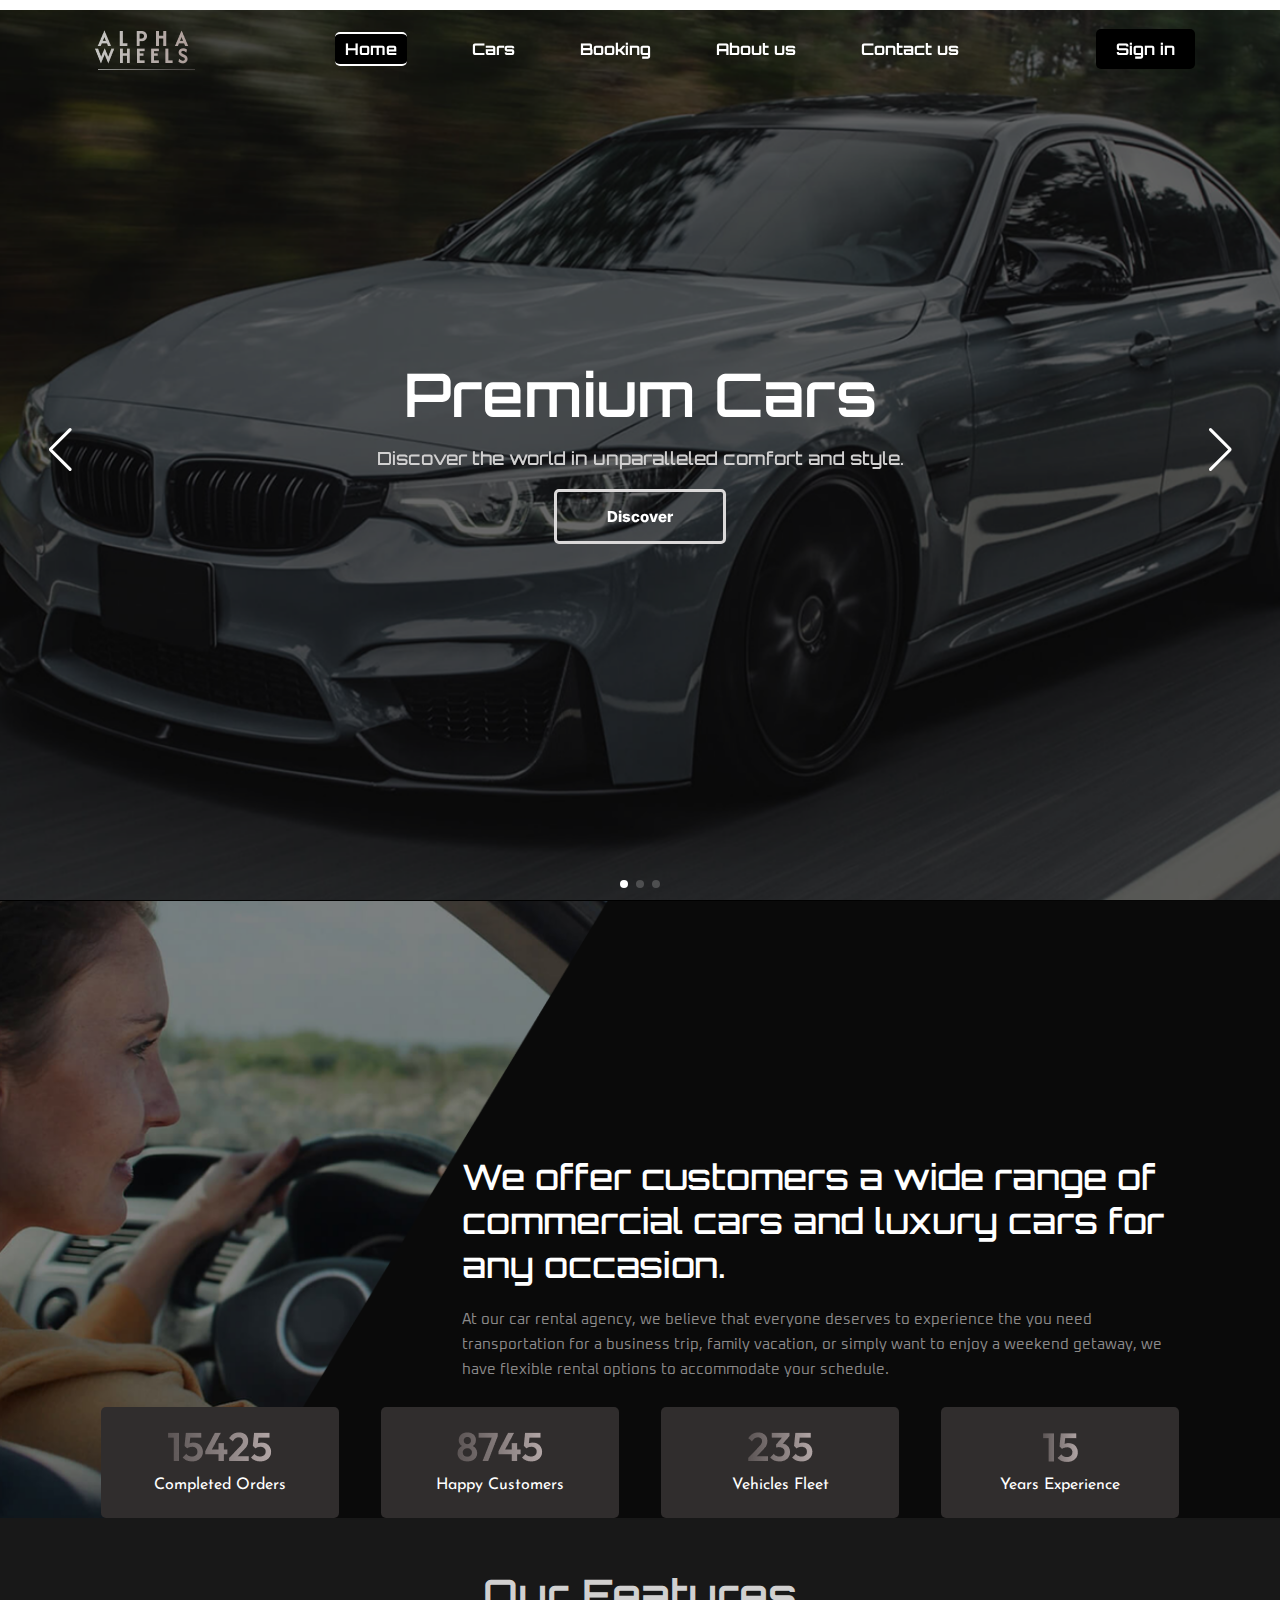
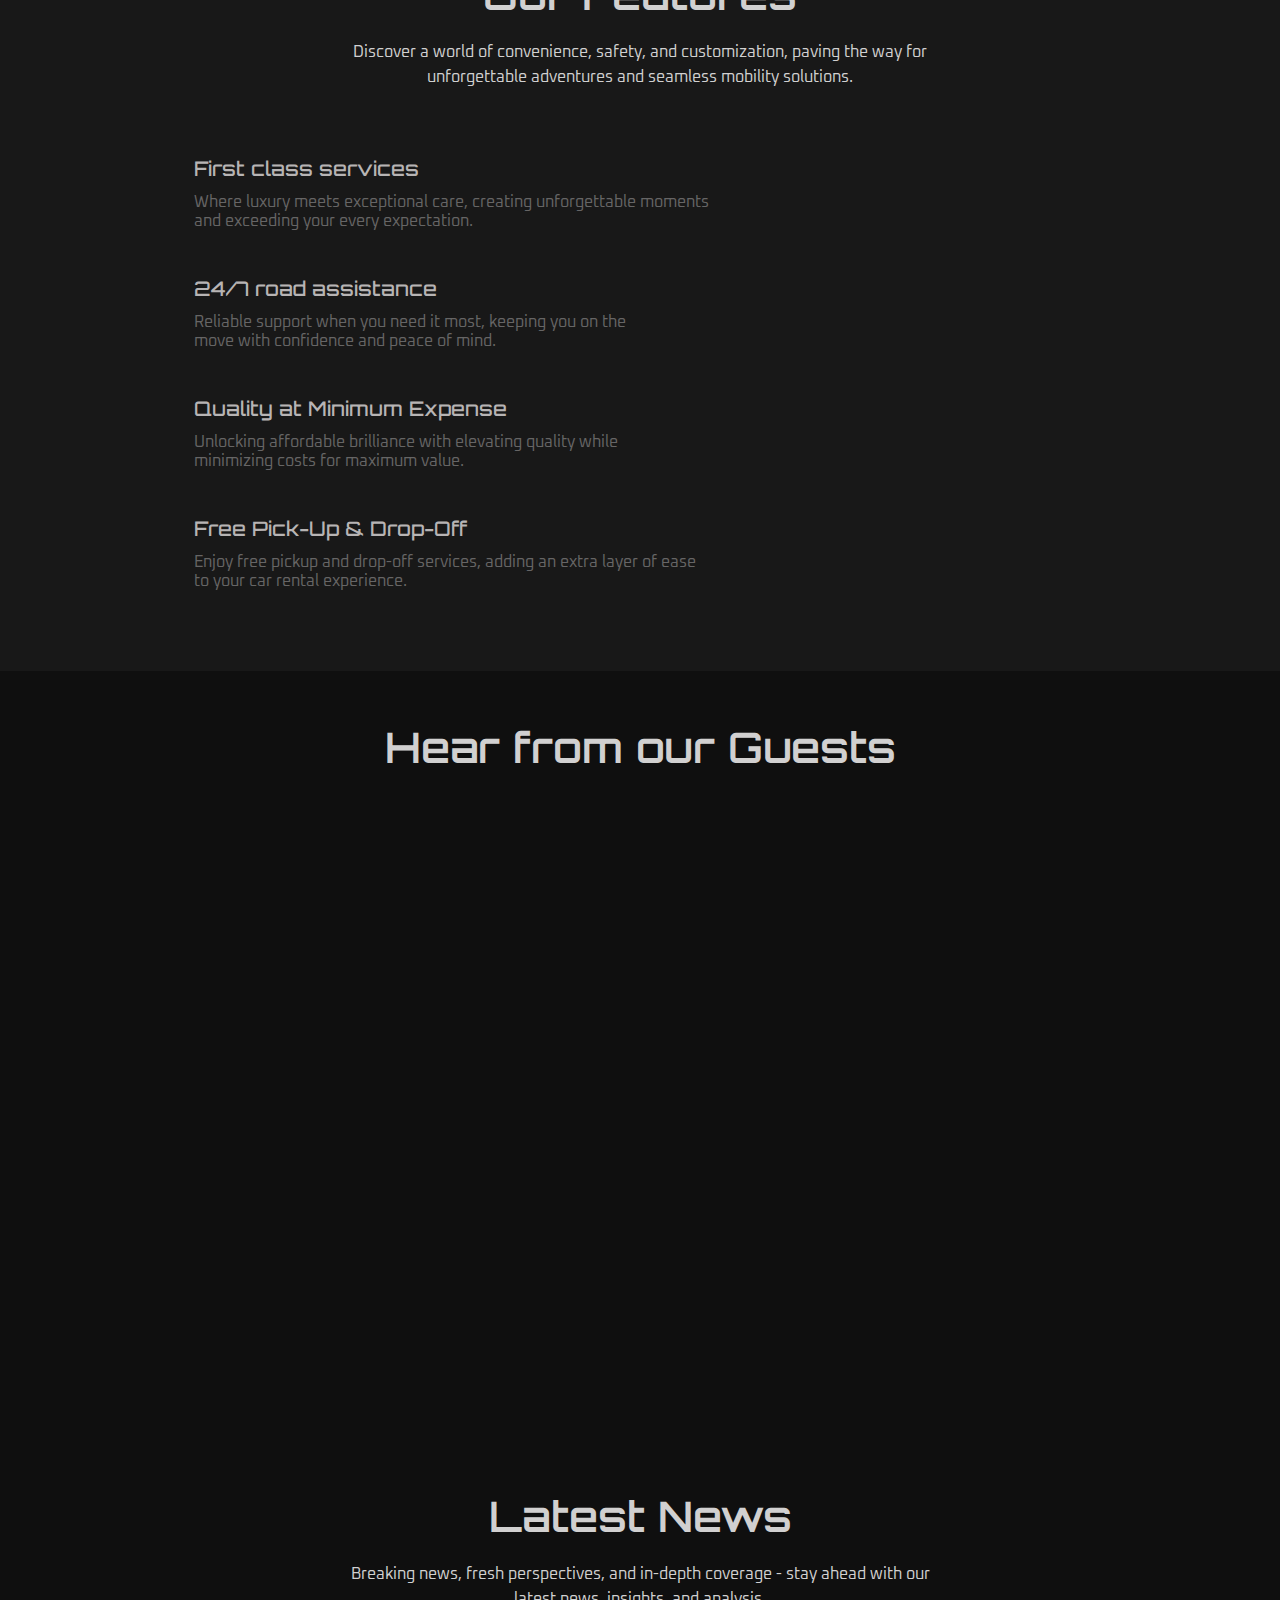
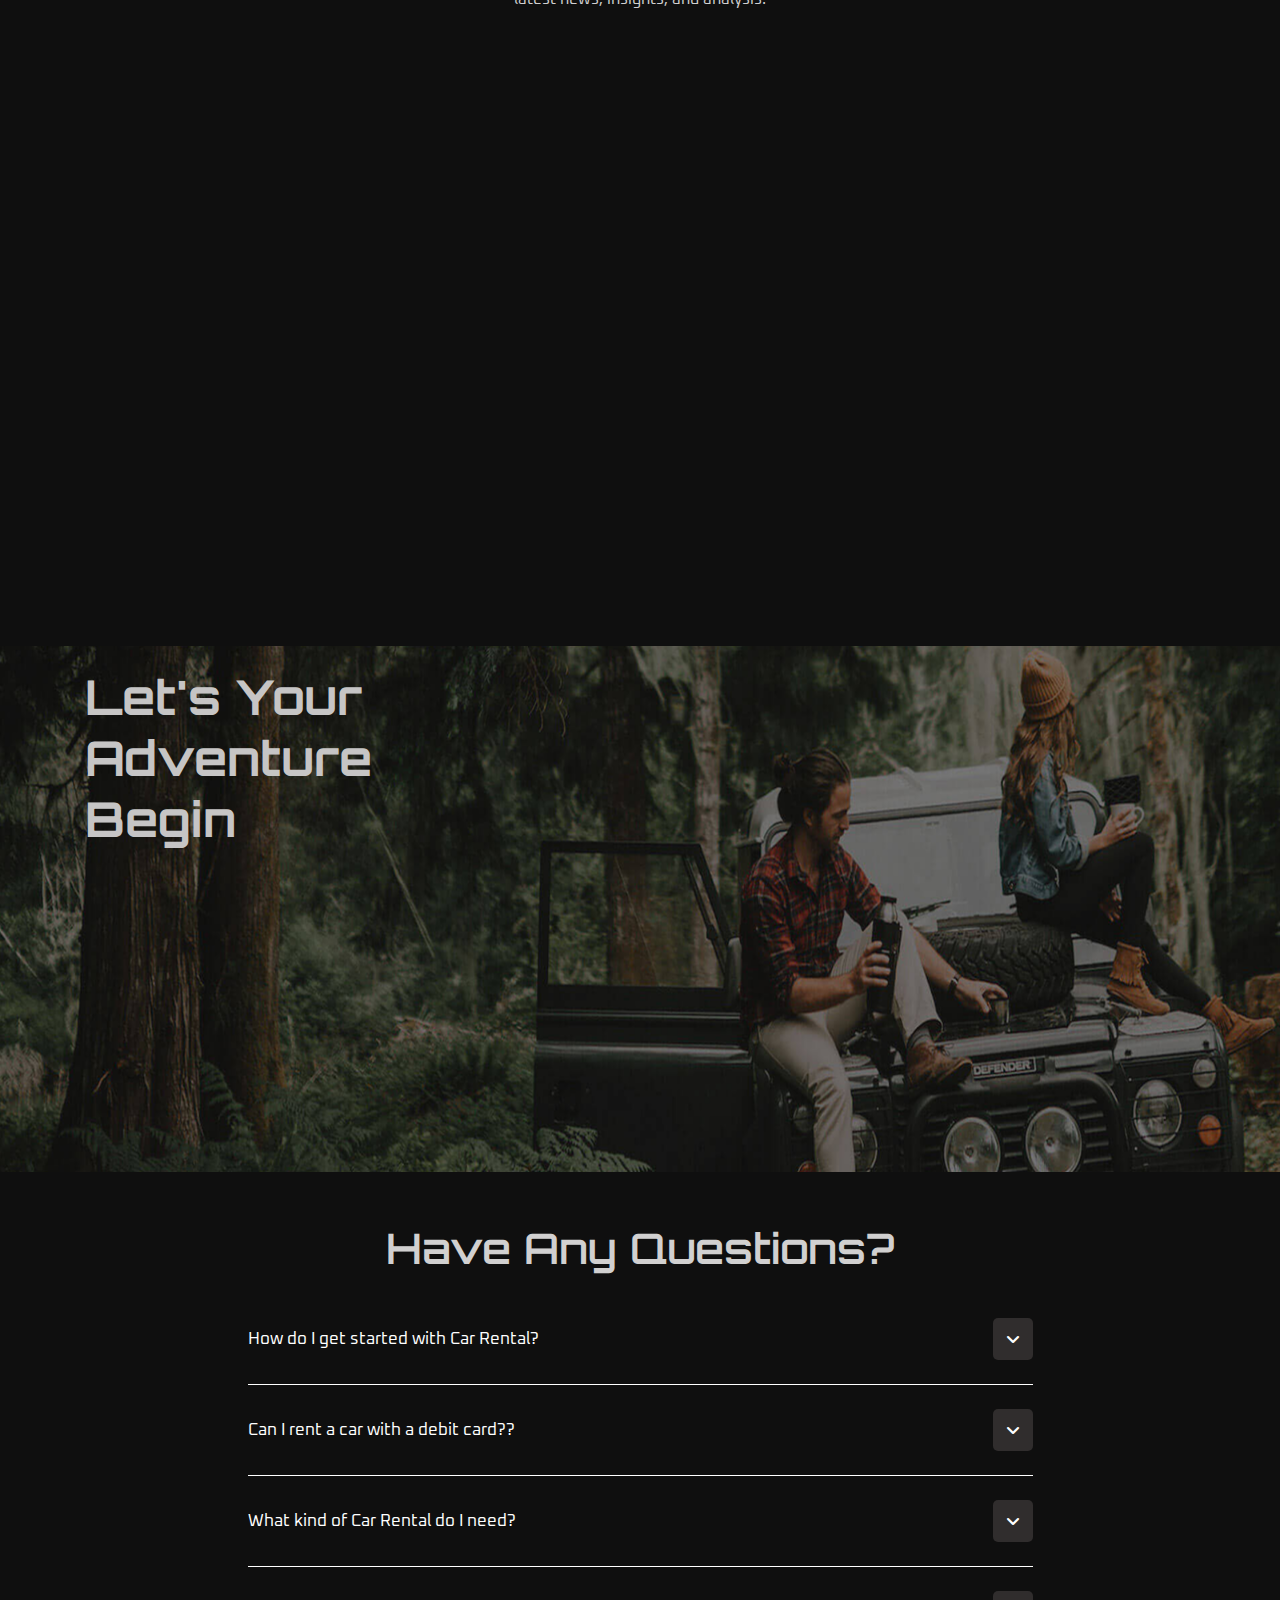
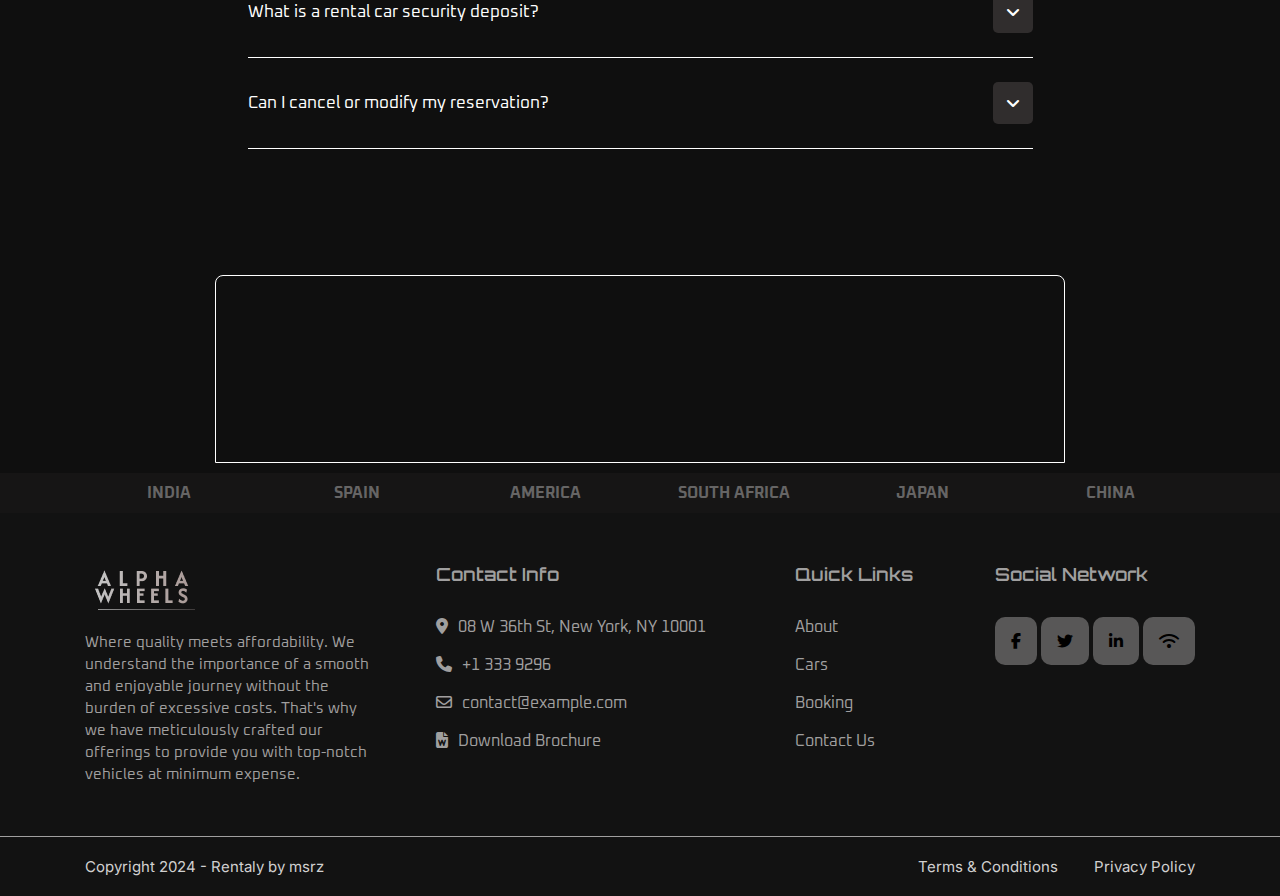
==== index.html @ 40f96909 "first commit -17" ====
<!DOCTYPE html>
<html lang="en">
<head>
    <meta charset="UTF-8">
    <meta name="viewport" content="width=device-width, initial-scale=1.0">
<!---------------------------------------------------fav icon link---------------------------------->
<link rel="icon" type="image/x-icon" href="./img/fav.png">
<!--------------------------------------------------font awesome cdn---------------------------->
<link rel="stylesheet" href="https://cdnjs.cloudflare.com/ajax/libs/font-awesome/6.7.2/css/all.min.css" integrity="sha512-Evv84Mr4kqVGRNSgIGL/F/aIDqQb7xQ2vcrdIwxfjThSH8CSR7PBEakCr51Ck+w+/U6swU2Im1vVX0SVk9ABhg==" crossorigin="anonymous" referrerpolicy="no-referrer" />
<!---------------------------------------------------------aos link--------------------------------------->
<link href="https://unpkg.com/aos@2.3.1/dist/aos.css" rel="stylesheet">
<!--------------------------------------Link Swiper's CSS--------------------------------->
<link rel="stylesheet" href="https://cdn.jsdelivr.net/npm/swiper@11/swiper-bundle.min.css"/>
<!----------------------------------------------------css link-------------------------->
<link rel="stylesheet" href="./css/style.css">
<title>ALPHA CAR</title>
</head>
<body>
    <!---------------------------------------------------start header-------------------------------->
    <header>
        <!--------------------------------------------------- start navbar------------------------------->
        <nav class="navbar">
            <div class="container">
                <div class="nav-all">
                    <div class="nav-logo">
                        <a href="#"><figure><img src="./img/nav-logo.png" alt="#"></figure></a>
                    </div>
                    <div class="nav-menu">
                        <ul>
                            <li><a href="#Home" class="active">Home</a></li>
                            <li><a href="./car.html">Cars</a></li>
                            <li><a href="#Booking">Booking</a></li>
                            <li><a href="./abt.html">About us</a></li>
                            <li><a href="#Contact us">Contact us</a></li>
                        </ul>
                    </div>
                    <div class="sign-in">
                        <a href="btn">Sign in</a>
                    </div>
                </div>
                <div class="toggler" id="toggler">
                    <i  class="fa-solid fa-angle-down"></i>
                </div>
            </div>
        </nav>
        <!------------------------------------------------------- end navbar---------------------------------->
    </header>
    <!-----------------------------------end header------------------------------>
    <!------------------------------------------------start main-------------------------------->
    <main>
        <!-------------------------------------------------start banner--------------------------->
  <section class="banner" id="Home">
  <div class="swiper mySwiper">
    <div class="swiper-wrapper">
      <div class="swiper-slide">
        <div class="cantainer">
            <div class="row">
                <div class="ban-all">
                    <h1>Premium Cars</h1>
                    <p>Discover the world in unparalleled comfort and style.</p>
                    <a href="banner-btn">Discover</a>
                </div>
            </div>
        </div>
      </div>
      <div class="swiper-slide">
        <div class="cantainer">
            <div class="row">
                <div class="ban-all">
                    <h1>Luxury Car</h1>
                    <p>Discover the world in unparalleled comfort and style.</p>
                    <a href="banner-btn">Discover</a>
                </div>
            </div>
        </div>
      </div>
      <div class="swiper-slide">
        <div class="cantainer">
            <div class="row">
                <div class="ban-all">
                    <h1>Sports Car</h1>
                    <p>Discover the world in unparalleled comfort and style.</p>
                    <a href="banner-btn">Discover</a>
                </div>
            </div>
        </div>
      </div>

    </div>
    <div class="swiper-button-next"></div>
    <div class="swiper-button-prev"></div>
    <div class="swiper-pagination"></div>
  </div>
        </section>
        <!----------------------------------------end banner---------------------------------------------------->
        <!-------------------------------------------------start our vehicle-------------------------------------->
        <!-- <section class="our-vehicle section-padding" id="Cars">
            <div class="container">
                <div class="row">
                    <div class="heading">
                        <h2>Our Vehicle Fleet</h2>
                        <p>Driving your dreams to reality with an exquisite fleet of versatile vehicles for
                            unforgettable journeys.</p>
                    </div>
                            <div class="vehicle-layout">
                                <div class="card">
                                    <figure>
                                        <img src="./img/v-card-1.png" alt="">
                                    </figure>
                                    <div class="card-content">
                                        <div class="top">
                                            <p>BMW M2</p>
                                            <a href="bt"><i class="fa-solid fa-heart"></i>36</a>
                                        </div>
                                        <div class="middle">
                                            <a href="bt">
                                                <figure>
                                                    <img src="./img/card-icon-1.png" alt="#">
                                                </figure>5</a>
                                            <a href="bt">
                                                <figure>
                                                    <img src="./img/card-icon-2.png" alt="#">
                                                </figure>2</a>
                                            <a href="bt">
                                                <figure>
                                                    <img src="./img/card-icon-3.png" alt="#">
                                                </figure>4</a>
                                            <a href="bt">
                                                <figure>
                                                    <img src="./img/card-icon-4.png" alt="#">
                                                </figure>Sedan</a>
                                        </div>
                                        <div class="bottom">
                                            <p>Daily rate from</p>
                                            <div class="rent">
                                                <p>$244</p>
                                                <a href="bt">Rent Now</a>
                                            </div>
                                        </div>
                                    </div>
                                </div>
        
                                <div class="card">
                                    <figure>
                                        <img src="./img/v-card-2.png" alt="">
                                    </figure>
                                    <div class="card-content">
                                        <div class="top">
                                            <p>Ford Raptor</p>
                                            <a href="bt"><i class="fa-solid fa-heart"></i>59</a>
                                        </div>
                                        <div class="middle">
                                            <a href="bt">
                                                <figure>
                                                    <img src="./img/card-icon-1.png" alt="#">
                                                </figure>5</a>
                                            <a href="bt">
                                                <figure>
                                                    <img src="./img/card-icon-2.png" alt="#">
                                                </figure>2</a>
                                            <a href="bt">
                                                <figure>
                                                    <img src="./img/card-icon-3.png" alt="#">
                                                </figure>4</a>
                                            <a href="bt">
                                                <figure>
                                                    <img src="./img/card-icon-4.png" alt="#">
                                                </figure>Sedan</a>
                                        </div>
                                            <div class="bottom">
                                                <p>Daily rate from</p>
                                                <div class="rent">
                                                    <p>$147</p>
                                                    <a href="bt">Rent Now</a>
                                                </div>
                                            </div>
                                    </div>
                                </div>
        
        
                                <div class="card">
                                    <figure>
                                        <img src="./img/v-card-3.png" alt="#">
                                    </figure>
                                    <div class="card-content">
                                        <div class="top">
                                            <p>Mini Cooper</p>
                                            <a href="bt"><i class="fa-solid fa-heart"></i>18</a>
                                        </div>
                                        <div class="middle">
                                            <a href="bt">
                                                <figure>
                                                    <img src="./img/card-icon-1.png" alt="#">
                                                </figure>5</a>
                                            <a href="bt">
                                                <figure>
                                                    <img src="./img/card-icon-2.png" alt="#">
                                                </figure>2</a>
                                            <a href="bt">
                                                <figure>
                                                    <img src="./img/card-icon-3.png" alt="#">
                                                </figure>4</a>
                                            <a href="bt">
                                                <figure>
                                                    <img src="./img/card-icon-4.png" alt="#">
                                                </figure>Sedan</a>
                                        </div>
                                            <div class="bottom">
                                                <p>Daily rate from</p>
                                                <div class="rent">
                                                    <p>$236</p>
                                                    <a href="bt">Rent Now</a>
                                                </div>
                                            </div>
                                    </div>
                                </div>
                            </div>
                          </div>
                </div>
        </section> -->
        <!---------------------------------------------------end our vehicle------------------------------------------>
        <!------------------------------------------------start counting---------------------------->
        <section class="counting" id="About us">
            <div class="container">
                <div class="row">
                    <div class="counting-all">
                            <figure>
                                <img src="./img/counting-img.png" alt="#" data-aos="fade-right" data-aos-offset="300" data-aos-easing="ease-in-sine">
                            </figure>
                        <p>We offer customers a wide range of commercial cars and luxury cars for any occasion.</p>
                        <p>At our car rental agency, we believe that everyone deserves to experience the you need transportation for a business trip, family vacation, or simply want to enjoy a weekend getaway, we have flexible rental options to accommodate your schedule.</p>
                    </div>
                </div>
                <div class="counting-layout">
                    <div class="card">
                        <figure>
                            <img src="./img/c-card-1.png" alt="#">
                        </figure>
                        <p>Completed Orders</p>
                    </div>
                    <div class="card">
                        <figure>
                            <img src="./img/c-card-2.png" alt="#">
                        </figure>
                        <p>Happy Customers</p>
                    </div>
                    <div class="card">
                        <figure>
                            <img src="./img/c-card-3.png" alt="#">
                        </figure>
                        <p>Vehicles Fleet</p>
                    </div>
                    <div class="card">
                        <figure>
                            <img src="./img/c-card-4.png" alt="#">
                        </figure>
                        <p>Years Experience</p>
                    </div>

                </div>
            </div>
        </section>
        <!-----------------------------------------------end counting---------------------------------------->
        <!------------------------------------------------------start our features------------------------------------------>
        <section class="our-features section-padding" id="About us">
            <div class="container">
                <div class="row">
                    <div class="heading">
                        <h2>Our Features</h2>
                        <p>Discover a world of convenience, safety, and customization, paving the way for
                            unforgettable adventures and seamless mobility solutions.</p>
                    </div>
                </div>
                    <div class="feature-all">
                        <div class="part-1">
                            <div class="f-card">
                                <figure>
                                    <img src="./img/f-1.png" alt="#" data-aos="zoom-in">
                                </figure>
                                <div class="f-content">
                                    <p>First class services</p>
                                    <p>Where luxury meets exceptional care, creating unforgettable moments and exceeding your every expectation.</p>
                                </div>
                            </div>

                            <div class="f-card">
                                <figure>
                                    <img src="./img/f-2.png" alt="#" data-aos="zoom-in">
                                </figure>
                                <div class="f-content">
                                    <p>24/7 road assistance</p>
                                    <p>Reliable support when you need it most, keeping you on the move with confidence and peace of mind.</p>
                                </div>
                            </div>


                            <div class="f-card">
                                <figure>
                                    <img src="./img/f-3.png" alt="#" data-aos="zoom-in">
                                </figure>
                                <div class="f-content">
                                    <p>Quality at Minimum Expense</p>
                                    <p>Unlocking affordable brilliance with elevating quality while minimizing costs for maximum value.</p>
                                </div>
                            </div>

                            <div class="f-card">
                                <figure>
                                    <img src="./img/f-4.png" alt="#" data-aos="zoom-in">
                                </figure>
                                <div class="f-content">
                                    <p>Free Pick-Up & Drop-Off</p>
                                    <p>Enjoy free pickup and drop-off services, adding an extra layer of ease to your car rental experience.</p>
                                </div>
                            </div>
                        </div>

                        <div class="part-2">
                            <figure >
                                <img src="./img/f-main.png" alt="#" data-aos="fade-down">
                            </figure>
                        </div>
                    </div>
            </div>
        </section>
            <!----------------------------------------------------------end our features--------------------------------->
            <!------------------------------------------start guest---------------------------->
    <section class="guest section-padding">
        <div class="container">
            <div class="row">
                <div class="heading">
                    <h2>Hear from our Guests</h2>
                </div>
                <div class="guest-layout">
                    <div class="g-card" data-aos="flip-up" data-aos-duration="3000">
                        <figure>
                            <img src="./img/guest-1.png" alt="#">
                        </figure>
                        <div class="g-content">
                            <p>Stepanie Hutchkiss</p>
                            <a href="bt"><img src="./img/coma.png" alt=""></a>
                            <p>I have been using Rentaly for my Car Rental needs for over 5 years now. I have never had any problems with their service.</p>
                        </div>
                    </div>


                    <div class="g-card" data-aos="zoom-in">
                        <figure>
                            <img src="./img/guest-2.png" alt="#">
                        </figure>
                        <div class="g-content">
                            <p>Stepanie Hutchkiss</p>
                            <a href="bt"><img src="./img/coma.png" alt=""></a>
                            <p>We have been using Rentaly for our trips needs for several years now and have always been happy with their service. </p>
                        </div>
                    </div>


                    <div class="g-card" data-aos="flip-down" data-aos-duration="3000">
                        <figure>
                            <img src="./img/guest-3.png" alt="#">
                        </figure>
                        <div class="g-content">
                            <p>Stepanie Hutchkiss</p>
                            <a href="bt"><img src="./img/coma.png" alt=""></a>
                            <p>Endorsed by industry experts, Rentaly is the Car Rental solution you can trust. With years of experience , reliable and secure Car Rental services.</p>
                        </div>
                    </div>
                </div>
            </div>
        </div>
    </section>
    <!---------------------------------------------------------------end guest------------------------------>
    <!-----------------------------------------------------------start news--------------------------------->
    <section class="news section-padding">
        <div class="container">
            <div class="row">
                <div class="heading">
                    <h2>Latest News</h2>
                    <p>Breaking news, fresh perspectives, and in-depth coverage - stay ahead with our
                        latest news, insights, and analysis.</p>
                </div>
                <div class="news-layout">
                    <div class="news-card" data-aos="flip-up" data-aos-duration="3000">
                        <figure>
                            <img src="./img/news-1.png" alt="">
                        </figure>
                        <div class="news-box">
                            <h3>10</h3>
                            <p>MAR</p>
                        </div>
                        <div class="news-content">
                            <p>Enjoy Best Travel Experience</p>
                            <p>Traveling is an enriching experience that
                                allows us to explore new destinations,
                                immerse ourselves in different cultures,
                                and create lifelong memories.</p>
                                <a href="bt">Read More</a>
                        </div>
                    </div>


                    <div class="news-card" data-aos="flip-down" data-aos-duration="2000">
                        <figure>
                            <img src="./img/news-2.png" alt="">
                        </figure>
                        <div class="news-box">
                            <h3>12</h3>
                            <p>MAR</p>
                        </div>
                        <div class="news-content">
                            <p>The Future of Car Rent</p>
                            <p>Traveling is an enriching experience that
                                allows us to explore new destinations,
                                immerse ourselves in different cultures,
                                and create lifelong memories.</p>
                                <a href="bt">Read More</a>
                        </div>
                    </div>


                    <div class="news-card" data-aos="flip-up" data-aos-duration="3000">
                        <figure>
                            <img src="./img/news-3.png" alt="">
                        </figure>
                        <div class="news-box">
                            <h3>14</h3>
                            <p>MAR</p>
                        </div>
                        <div class="news-content">
                            <p>The Future of Car Rent</p>
                            <p>Traveling is an enriching experience that
                                allows us to explore new destinations,
                                immerse ourselves in different cultures,
                                and create lifelong memories.</p>
                                <a href="bt">Read More</a>
                        </div>
                    </div>
                </div>
            </div>
        </div>
    </section>
    <!-------------------------------------------------------start adventure------------------------------->
    <section class="adventure">
        <div class="container">
            <div class="adventure-all">
                <div class="adventure-head">
                    <h2>Let's Your Adventure Begin</h2>
                </div>
                    <div class="adventure-part" data-aos="fade-down" data-aos-duration="1000">
                        <figure>
                            <img src="./img/a-1.png" alt="#">
                        </figure>
                        <div class="adventure-content" >
                            <p>First class services</p>
                            <p>Where luxury meets exceptional care, creating unforgettable moments and exceeding your every expectation.</p>
                        </div>
                    </div>
                    <div class="adventure-part" data-aos="fade-down" data-aos-duration="2000">
                        <figure>
                            <img src="./img/a-2.png" alt="#">
                        </figure>
                        <div class="adventure-content" >
                            <p>24/7 road assistance</p>
                            <p>Reliable support when you need it most, keeping you on the move with confidence and peace of mind.</p>
                        </div>
                    </div>
                <div class="adventure-part" data-aos="fade-down" data-aos-duration="3000">
                    <figure>
                        <img src="./img/a-3.png" alt="#">
                    </figure>
                    <div class="adventure-content" >
                        <p>Free Pick-Up & Drop-Off</p>
                        <p>Enjoy free pickup and drop-off services, adding an extra layer of ease to your car rental experience.</p>
                    </div>
                </div>
            </div>
                </div>
            </div>
        </div>
    </section>
    <!--------------------------------------------------end adventure---------------------------------------------->
    <!-------------------------------------------question----------------------------->
    <section class="question">
        <div class="container">
            <div class="row">
                <div class="heading">
                    <h2>Have Any Questions?</h2>
                </div>
                <div class="form">
                    <div class="form-box">
                        <div class="form-box-1-1">
                            <p>How do I get started with Car Rental?</p>
                            <i onclick="show(this)"class="fa-solid fa-angle-down"></i>
                        </div>
                        <div class="form-box-1-2">
                            <p>Yes</p>
                            <p>No</p>
                            <p>Another Question Message <span>(+91 07028064576)</span></p>
                        </div>
                    </div>

                    <div class="form-box">
                        <div class="form-box-1-1">
                            <p>Can I rent a car with a debit card??</p>
                            <i onclick="show(this)" class="fa-solid fa-angle-down"></i>
                        </div>
                        <div class="form-box-1-2">
                            <p>Yes</p>
                            <p>No</p>
                            <p>Another Question Message <span>(+91 07028064576)</span></p>
                        </div>
                    </div>

                    <div class="form-box">
                        <div class="form-box-1-1">
                            <p>What kind of Car Rental do I need?</p>
                            <i onclick="show(this)" class="fa-solid fa-angle-down"></i>
                        </div>
                        <div class="form-box-1-2">
                            <p>Yes</p>
                            <p>No</p>
                            <p>Another Question Message <span>(+91 07028064576)</span></p>
                        </div>
                    </div>

                    <div class="form-box">
                        <div class="form-box-1-1">
                            <p>What is a rental car security deposit?</p>
                            <i onclick="show(this)" class="fa-solid fa-angle-down"></i>
                        </div>
                        <div class="form-box-1-2">
                            <p>Yes</p>
                            <p>No</p>
                            <p>Another Question Message <span>(+91 07028064576)</span></p>
                        </div>
                    </div>

                    <div class="form-box">
                        <div class="form-box-1-1">
                            <p>Can I cancel or modify my reservation?</p>
                            <i onclick="show(this)" class="fa-solid fa-angle-down"></i>
                        </div>
                        <div class="form-box-1-2">
                            <p>Yes</p>
                            <p>No</p>
                            <p>Another Question Message <span>(+91 07028064576)</span></p>
                        </div>
                    </div>
                </div>
                <div class="question-bottom">
                    <div class="download-app" data-aos="fade-right" data-aos-duration="5000" >
                        
                        <h3>Download our apps to get the best experience</h3>
                        <div class="app-box">
                            <a href="#"><img src="./img/apple.png" alt=""></a>
                            <a href="#"><img src="./img/android.png" alt=""></a>
                            <div class="app-box-mini">
                                <p>Download the</p>
                                <p>App Today</p>
                            </div>
                            
                        </div>
                    </div>
                    <figure >
                        <img src="./img/q-bottom.png" alt="" data-aos="fade-down" data-aos-easing="linear" data-aos-duration="1500">
                    </figure>
                </div>
            </div>
        </div>
    </section>
    <!------------------------------------------end question-------------------------------------->
    <!---------------------------------------------------start city---------------------------------- -->
    <section class="city">
        <div class="container">
            <div class="all-city">
                <p>INDIA</p>
                <p>SPAIN</p>
                <p>AMERICA</p>
                <p>SOUTH AFRICA</p>
                <p>JAPAN</p>
                <p>CHINA</p>
            </div>
        </div>
    </section>
    </main>
     <!-----------------------------------------------start footer---------------------------------------------->
     <footer>
        <div class="top-footer section-padding" id="Contact us">
            <div class="container">
                <div class="ftr-all">
                    <div class="ftr-box">
                        <a href="#"><img src="./img/nav-logo.png" alt="#"></a>
                        <p>Where quality meets affordability. We
                            understand the importance of a smooth
                            and enjoyable journey without the burden
                            of excessive costs. That's why we have
                            meticulously crafted our offerings to
                            provide you with top-notch vehicles at
                            minimum expense.</p>
                    </div>

                    <div class="ftr-box">
                        <p>Contact Info</p>
                        <a href="#"><i class="fa-solid fa-location-dot"></i>08 W 36th St, New York, NY 10001</a>
                        <a href="#"><i class="fa-solid fa-phone"></i>+1 333 9296</a>
                        <a href="#"><i class="fa-regular fa-envelope"></i>contact@example.com</a>
                        <a href="#"><i class="fa-solid fa-file-word"></i>Download Brochure</a>
                    </div>

                    <div class="ftr-box">
                        <p>Quick Links</p>
                        <ul>
                            <li><a href="#">About</a></li>
                            <li><a href="#">Cars</a></li>
                            <li><a href="#">Booking</a></li>
                            <li><a href="#">Contact Us</a></li>
                        </ul>
                    </div>

                    <div class="ftr-box">
                        <p>Social Network</p>
                        <div class="ftr-icon">
                            <i class="fa-brands fa-facebook-f"></i>
                            <i class="fa-brands fa-twitter"></i>
                            <i class="fa-brands fa-linkedin-in"></i>
                            <i class="fa-solid fa-wifi"></i>
                        </div>
                    </div>
                </div>
            </div>
        </div>
        <div class="bottom-ftr">
            <div class="container">
                <p>Copyright 2024 - Rentaly by msrz</p>
                <div class="right">
                    <p>Terms & Conditions</p>
                    <p>Privacy Policy</p>
                </div>
                
            </div>
        </div>

     </footer>
     <!--------------------------------------end footer------------------------------------------------->

    




















































<!--------------------------------------------------------my js link---------------------------------------------->
<script src="./js/script.js"></script>
 <!----------------------------------------------------aos js-------------------------------->

 <script src="https://unpkg.com/aos@2.3.1/dist/aos.js"></script>
 <script>
    AOS.init();
  </script>

<!--------------------------------swiper js------------------------------>
  <script src="https://cdn.jsdelivr.net/npm/swiper@11/swiper-bundle.min.js"></script>
<script>
    var swiper = new Swiper(".mySwiper", {
      spaceBetween: 30,
      loop:true,
      autoplay: {
        delay: 4000,
        pauseOnMouseEnter:true,
        disableOnInteraction: false,
      },
      pagination: {
        el: ".swiper-pagination",
        clickable: true,
      },
      navigation: {
        nextEl: ".swiper-button-next",
        prevEl: ".swiper-button-prev",
      },
    });
  </script>





  <!-- Initialize Swiper -->
  <!-- <script>
    var swiper = new Swiper(".mySwiper", {
      navigation: {
        nextEl: ".swiper-button-next",
        prevEl: ".swiper-button-prev",
      },
    });
  </script> -->
    
</body>
</html>
---- css/style.css ----
@import url('https://fonts.googleapis.com/css2?family=Orbitron:wght@400..900&display=swap');
@import url('https://fonts.googleapis.com/css2?family=Inter:ital,opsz,wght@0,14..32,100..900;1,14..32,100..900&family=Orbitron:wght@400..900&display=swap');
@import url('https://fonts.googleapis.com/css2?family=Oxanium:wght@200..800&display=swap');
@import url('https://fonts.googleapis.com/css2?family=Josefin+Sans:ital,wght@0,100..700;1,100..700&family=Oxanium:wght@200..800&display=swap');
@import url('https://fonts.googleapis.com/css2?family=Outfit:wght@100..900&display=swap');
*{
    padding: 0;
    margin: 0;
    box-sizing: border-box;
}
/*=============================================common class==========================================*/
.container{
    max-width: 1140px;
    margin: 0 auto;
    width: 100%;
    padding: 0px 15px;
}
.section-padding{
    padding: 50px 0px;
}
section,
.row{
    display: flex;
    justify-content: center;
    align-items: center;
    flex-direction: column;
}
ul{
    list-style: none;
}
a{
    text-decoration: none;
    display: inline-block;
}
.heading{
    text-align: center;
    display: flex;
    justify-content: center;
    align-items: center;
    flex-direction: column;
    color: #d1d0d0;
    width: 55%;
}
.heading h2{
    font-size: 42px;
    font-family: "Orbitron", serif;
    font-weight: 600;
    margin-bottom: 20px;
}
.heading p{
    font-size: 16px;
    font-family: "Oxanium", serif;
    line-height: 25px;
}
img{
    width: 100%;
    height: 100%;
    object-fit: cover;
    display: block;
}
/* figure{
    display: flex;
    justify-content: center;
    align-items: center;
} */
/*==================================================navbar==============================================*/
.navbar{
    /* background-color: rgb(163, 163, 247); */
    padding: 23px 0px;
    position: fixed;
    z-index: 100;
    width: 100%;
}
.nav-all{
    display: flex;
    justify-content: space-between;
    align-items: center;
}
.nav-all .nav-menu ul{
    display: flex;
    justify-content: space-between;
    align-items: center;
    /* width: 100%; */
}
.nav-all .nav-menu ul li{
    padding: 0px  32.5px;
}
.nav-all .nav-menu ul li a{
    font-size: 16px;
    font-family: "Orbitron", serif;
    font-weight: bold;
    color: #fff;
}
.active{
    border-radius: 5px;
    background-color: #000;
    border-top: 2px solid #FFFFFF;
    border-bottom: 2px solid #FFFFFF;
    padding: 5px 10px;
}
.nav-all .nav-menu ul li a:hover{
    border-radius: 5px;
    background-color: #000;
    border-top: 2px solid #FFFFFF;
    border-bottom: 2px solid #FFFFFF;
    padding: 5px 10px;
}
.nav-all .sign-in a{
    font-size: 16px;
    font-weight: bold;
    font-family: "Orbitron", serif;
    padding: 10px 20px;
    color: #fff;
    background-color: #000;
    border-radius: 5px;
}
.toggler{
    display: none;
  
}
.toggler i{
    margin: 0 auto;
    display: flex;
    justify-content: center;
    align-items: center;
    color: #fff;
}
.nav-all .sign-in a:hover{
    background-color: #000;
    /* border: .5px solid #FFFFFF; */
    border-top: 2px solid #FFFFFF;
    border-bottom: 2px solid #FFFFFF;
    rotate: 5deg;
}
/*========================================banner================================================*/
.banner{
    background: url("../img/banner-bg.png");
    background-position: center 10px;
    background-size: cover;
    background-repeat: no-repeat;
    height: 100vh;
    position: relative;
}
.row .ban-all h1{
    font-size: 60px;
    font-family: "Orbitron", serif;
    font-weight: 600;
    color: #FFFFFF;
    margin-bottom: 15px;
}
.row .ban-all p{
    font-size: 18px;
    font-family: "Orbitron", serif;
    font-weight: 500;
    margin-bottom: 20px;
    color: #d1d0d0;
}
.row .ban-all a{
    font-size: 15px;
    font-family: "Inter", serif;
    font-weight: 800;
    color: #fff;
    color: #FFFFFF;
    padding: 15px 50px;
    border: 3px solid #dbd9d9;
    border-radius: 5px;
}
.row .ban-all a:hover{
    background-color: #000;
    rotate:-5deg;
}
/*=========================================our vehicle================================*/
.our-vehicle{
    background-color: #121212;
}
.our-vehicle .container .row{
    margin: 0 -15px;
}
.vehicle-layout{
    display: flex;
    justify-content: space-around;
    align-items: center;
    width: 100%;
    padding: 25px 0px;
    gap: 25px;
    flex-wrap: wrap;
}
.vehicle-layout .card{
    border: 1px solid #666565;
    padding: 10px;
    border-radius: 5px;
    /* min-height: 399px;
    height: 100%; */
    max-width: 363px;
    width: 100%;
}
.vehicle-layout .card:hover{
    rotate: -5deg;
    box-shadow: 0px 0px 15px 0px rgb(157, 157, 157);
}
.vehicle-layout .card figure img{
    border-radius: 5px;
}
.card-content .top{
    display: flex;
    justify-content: space-between;
    align-items: center;
    padding: 22px 0px;
}
.card-content .top p{
    font-size: 18px;
    font-family: "Orbitron", serif;
    font-weight: 600;
    color: #FFFFFF;
}
.card-content .top a{
    color: #ccc9c9;
}
.card-content .top a i{
    padding-right: 5px;
}
.card-content .top a:hover{
    color: red;
}
.card-content .middle{
    display: flex;
    align-items: center;
    padding-bottom: 22px;
}
.card-content .middle a{
    display: flex;
    align-items: center;
    text-align: center;
    padding-right: 15px;
    font-size: 14px;
    font-family: "Inter", serif;
    text-align: center;
    color: #FFFFFF;
}
.card-content .middle a figure{
    padding-right: 5px;
}
.card-content .bottom .rent{
    display: flex;
    justify-content: space-between;
    align-items: center;
}
.card-content .bottom p{
    font-size: 14px;
    font-family: "Inter", serif;
    color: #909090;
    padding-bottom: 12px;
}
.card-content .bottom .rent p{
    font-size: 26px;
    font-weight: bold;
    font-family: "Inter", serif;
    color: #FFFFFF;
}
.card-content .bottom .rent a{
    font-size: 14px;
    font-family: "Outfit",sans-serif;
    font-weight: bold;
    color: #fff;
    padding: 10px 12px;
    background-color: #666565;
    border-radius: 5px;
}
.card-content .bottom .rent a:hover{
    color: rgb(5, 245, 5);
    background-color: #000;
    border: 1px solid rgb(5, 245, 5);
}
/*=======================================counting=========================================*/
.counting{
    background: url("../img/counting-bg.png");
    background-position: center;
    background-size: cover;
    background-color: #000;
}
.counting .container .row{
    display: flex;
    justify-content: center;
    align-items: flex-end;
}
.counting-all{
    display: flex;
    justify-content: flex-end;
    align-items: flex-end;
    flex-direction: column;
    /* border: 1px solid #fff; */
    width: 66%;
    padding: 25px 0px;
}
.counting-all p:nth-child(2){
    font-size: 35px;
    font-family: "Orbitron", serif;
    font-weight: 500;
    color: #FFFFFF;
    margin-bottom: 20px;
}
.counting-all p:nth-child(3){
    font-size: 15px;
    font-family: "Oxanium", serif;
    line-height: 25px;
    color: #8a8989;
}
.counting-layout{
    display: flex;
    justify-content: space-around;
    flex-wrap: wrap;
    gap: 10px;
}
.counting-layout .card{
    background-color: #302D2D;
    text-align: center;
    display: flex;
    justify-content: center;
    align-items: center;
    flex-direction: column;
    max-width: 238px;
    width: 100%;
    padding: 25px 50px;
    border-radius: 5px;
}
.counting-layout .card:hover{
    rotate: 360deg;
    transform: scaleZ(1.5);
    transition: all 0.5s ease;
}
.counting-layout .card p{
    font-size: 16px;
    font-family: "Josefin Sans", serif;
    margin-top: 15px;
    color: #FFFFFF;
}
/*====================================our features=========================================*/
.our-features {
    background-color: #181818;
}
.our-features .heading {
    width: 60%;
    padding-bottom: 36px;
}
.feature-all {
    display: flex;
    align-items: flex-start; 
    justify-content: space-between; 
    position: relative;
    padding: 30px 0px;
}
.feature-all .part-1 {
    color: #FFFFFF;
    width: 57%;
}
.feature-all .part-1 .f-card {
    display: flex;
    align-items: center;
    padding-bottom: 45px;
}
.feature-all .part-1 .f-card figure {
    width: 100%;
    max-width: 95px;
}
.feature-all .part-1 .f-card:nth-child(2) p:nth-child(2) {
    width: 89%;
}
.feature-all .part-1 .f-card:nth-child(3) p:nth-child(2) {
    width: 85%;
}
.feature-all .part-1 .f-card:nth-child(4) {
    padding-bottom: 0px; 
}
.feature-all .part-1 .f-card .f-content {
    padding-left: 14px;
}
.feature-all .part-1 .f-card .f-content p:nth-child(1) {
    font-size: 20px;
    font-family: "Orbitron", serif;
    font-weight: 500;
    color: #b7b4b4;
    margin-bottom: 12px;
}
.feature-all .part-1 .f-card .f-content p:nth-child(2) {
    font-size: 15.5px;
    font-family: "Oxanium", serif;
    color: #666565;
}
.feature-all .part-2 {
    position: relative; 
    display: flex;
    justify-content: center;
    align-items: center;
    width: 44%;
    margin-left: auto; 
    top: 100px;
}

/*=============================================guest====================================*/
.guest{
    background-color: #0F0F0F;
}
.guest .container .row{
    margin: 0 -15px;
}
.guest-layout{
    display: flex;
    justify-content: space-around;
    align-items:stretch;
    padding: 50px 0px;
    width: 100%;
    gap: 25px;
    flex-wrap: wrap;
}
.guest-layout .g-card:nth-child(3) .g-content{
    padding: 16px;
}
.guest-layout .g-card:nth-child(3) .g-content p:nth-child(3){
    line-height: 22px;
}
.g-card{
    max-width: 350px;
    width: 100%;
}
.g-content{
    color: #8e8e8e;
    background: url("../img/g-content-bg.png");
    background-position: center;
    background-size: 100% 100% ;
    background-repeat: no-repeat;
    text-align: center;
    padding: 20px;
}
.g-content p:nth-child(1){
    font-size: 16px;
    font-family: "Orbitron", serif;
    padding-bottom: 11px;
}
.g-content p:nth-child(3){
    font-size: 14px;
    font-family: "Oxanium", serif;
    padding: 15px 0px;
    line-height: 25px;
}
/*==============================================news===========================================*/
.news{
    background-color: #0F0F0F;
}
.news .container{
    max-width: 1192px;
}
.news .container .row{
    margin: 0 -15px;
}
.news .container .row .heading{
    width: 50%;
}
.news-layout{
    display: flex;
    justify-content: space-around;
    align-items: stretch;
    width: 100%;
    gap: 24px;
    flex-wrap: wrap;
    padding: 47px 0px;
}
.news-card{
    min-height: 450px;
    height: 100%;
    max-width: 376px;
    width: 100%;
    position: relative;
}
.news-card figure img{
    border-top-left-radius: 10px;
    border-top-right-radius: 10px;
}
.news-layout .news-card:nth-child(3) .news-content{
    padding: 23.5px 16px;
}
.news-content{
    color: #d2d0d0;
    padding: 25px 16px;
    border-bottom: 2px solid #b7b4b4;
}
.news-content p:nth-child(1){
    font-size: 18px;
    font-family: "Orbitron", serif;
    font-weight: 600;
    margin-bottom: 15px;
}
.news-content p:nth-child(2){
    font-size: 14px;
    font-family: "Oxanium", serif;
    line-height: 22px;
    width: 80%;
    margin-bottom: 20px;
}
.news-content a{
    padding: 12px 32px;
    border: 3px solid #8e8e8e;
    border-radius: 5px;
    font-size: 12px;
    font-family: "Outfit", serif;
    font-weight: 800;
    color: #FFFFFF;
}
.news-content a:hover{
    color: rgb(8, 8, 8);
    background-color: rgb(5, 245, 5);
    border: 3px solid rgb(5, 245, 5);
}
.news-box{
    background-color: RGB(0, 0, 0,0.8);
    color: #FFFFFF;
    position: absolute;
    text-align: center;
    padding: 10px;
    border-radius: 8px;
    top: 2%;
    left: 3%;
}
.news-box h3{
    font-size: 24px;
    font-family: "Inter", serif;
    font-weight: bold;
    /* margin: 0 5px; */
}
.news-box p{
    font-size: 10px;
    font-family: "Inter", serif;
    font-weight: 400;
    letter-spacing: 5px;
    text-align: center;
}
/*=========================================adventure==========================================*/
.adventure{
    background: url("../img/adventure-bg.png");
    background-position: center;
    background-size: 100% 100%;
    background-repeat: no-repeat;
    /* height: 100vh; */
}
.adventure-all{
    display: flex;
    justify-content: center;
    align-items: flex-start;
    flex-direction: column;
    padding: 20px 0px;
}
.adventure-head{
    width: 40%;
}
.adventure-head h2{
    font-size: 48px;
    font-family: "Orbitron", serif;
    color: #c6c5c5;
    margin-bottom: 32px;
}
.adventure-all .adventure-part:nth-child(3){
    margin: 20px 0px;
}
.adventure-part{
    display: flex;
    justify-content: center;
    align-items: center;
    width: 55%;
}
.adventure-part figure{
    max-width: 95px;
    width: 100%;
    background-color: rgba(255, 255, 255, 0.1);
    border-radius: 15px;
}
.adventure-part .adventure-content{
    padding-left: 13px;
}
.adventure-part .adventure-content p:nth-child(1){
    font-size: 20px;
    font-family: "Orbitron", serif;
    font-weight: 500;
    color: #c6c5c5;
    margin-bottom: 12px;
}
.adventure-part .adventure-content p:nth-child(2){
    font-size: 16px;
    font-family: "Oxanium", serif;
    font-weight: 400;
    color: #c6c5c5;
}
/*================================================question========================================*/
.question{
    padding: 50px 0px 10px 0px;
    background-color: #0F0F0F;
}
.form{
    display: flex;
    justify-content: center;
    align-items: center;
    flex-direction: column;
    color: #fff;
    width: 100%;
    padding-bottom: 63px;
}
.form-box{
    max-width: 785px;
    width: 100%;
    border-bottom: 1px solid #fff;
    padding: 24px 0px;
}
.form-box .form-box-1-1{
    display: flex;
    justify-content: space-between;
    align-items: center;
}
.form-box .form-box-1-1 p{
    font-size: 17px;
    font-family: "Oxanium", serif;
}
.form-box .form-box-1-2{
    display: none;
}
.form-box .form-box-1-2 p{
    font-size: 17px;
    font-family: "Oxanium", serif;
}
.form-box .form-box-1-2 p:nth-child(1):hover{
    color: green;
}
.form-box .form-box-1-2 p:nth-child(2):hover{
    color: red;
}
.form-box .form-box-1-2 p span{
    color: gold;
}
.form-box .form-box-1-1 i{
    padding: 13px;
    color: #FFFFFF;
    background-color: #302D2D;
    border-radius: 5px;
}
.question-bottom{
    display: flex;
    justify-content: space-between;
    align-items: end;
    padding: 25px 35px 12px 35px;
    margin-top: 63px;
    max-width: 850px;
    width: 100%;
    color: #fff;
    border: 1px solid #fff;
    border-top-left-radius: 8px;
    border-top-right-radius: 8px;
    position: relative;
}
.question-bottom figure{
    position: absolute;
    bottom: 0%;
    right: 3%;
    max-width: 300px;
    width: 40%;
}
.download-app{
    width: 55%;
}
.download-app h3{
    font-size: 30px;
    font-family: "Orbitron", serif;
    font-weight: 400;
    margin-bottom: 20px;
}
.app-box{
    display: flex;
    justify-content: flex-start;
    align-items: center;
    border: 1.5px solid #FFFFFF;
    border-radius: 8px;
    width: 50%;
    padding: 12px 22px;
}
.app-box a:nth-child(1){
    padding-right: 10px;
    border-right: 1px solid #FFFFFF;
}
.app-box a:nth-child(2){
    padding-left: 10px;
}
.app-box-mini{
    padding-left: 25px;
}
.app-box-mini p:nth-child(1){
    font-size: 9.5px;
    font-family: "Quicksand",sans-serif;
    font-weight: 400;
}
.app-box-mini p:nth-child(2){
    font-size: 15.5px;
    font-family: "Quicksand",sans-serif;
    font-weight: 400;
}
/*=========================================City=======================================*/
.city{
    background-color: #161515;
    padding: 10px 0px;
}
.all-city{
    color: #666565;
    display: flex;
    justify-content: space-around;
    align-items: center;
    gap: 20px;
    flex-wrap: wrap;
    width: 100%;
}
.all-city p{
    font-size: 16px;
    font-family: "Oxanium", serif;
    font-weight: bold;
    max-width: 115px;
    width: 100%;
    text-align: center;
}
/*======================================================footer=======================================================*/
footer{
    background-color: #121212;
}
.top-footer{
    border-bottom: 1px solid #a09f9f;
}
.ftr-all{
    display: flex;
    justify-content: space-between;
    width: 100%;
    gap: 20px;
    flex-wrap: wrap;
}
.ftr-box:nth-child(1){
    max-width: 287px;
    width: 100%;
}
.ftr-box:nth-child(2){
    max-width: 296px;
    width: 100%;
}
.ftr-box:nth-child(3){
    max-width: 136px;
    width: 100%;
}
.ftr-box p:nth-child(2){
    font-size: 15px;
    font-family: "Oxanium", serif;
    line-height: 22px;
    color: #a09f9f;
}
.ftr-box p:nth-child(1){
    font-size: 18px;
    font-family: "Orbitron", serif;
    font-weight: 600;
    color: #a09f9f;
    padding-bottom: 32px;
}
.ftr-box a{
    margin-bottom: 18px;
    font-size: 16px;
    font-family: "Oxanium", serif;
    color: #a09f9f;
}
.ftr-box a:hover{
    padding: 0px 10px;
    border-left: 1px solid rgb(4, 247, 4);
    border-right: 1px solid rgb(4, 247, 4);
    color: rgb(4, 247, 4);
}
.ftr-box a i{
    padding-right: 10px;
}
.ftr-box .ftr-icon{
    gap: 22px;
    width: 100%;
}
.ftr-box .ftr-icon i{
    padding: 16px;
    background-color: #585757;
    border-radius: 10px;
}
.ftr-box .ftr-icon i:hover{
    border: 1px solid rgb(7, 249, 7);
    color: rgb(9, 221, 9);
}
.bottom-ftr{
    color: #d1d0d0;
    padding: 20px 0px;
}
.bottom-ftr .container{
    display: flex;
    justify-content: space-between;
    align-items: center;
    font-size: 15px;
    font-family: "Inter", serif;
    font-weight: 400;
}
.bottom-ftr .container .right{
    display: flex;
    justify-content: space-between;
    align-items: center;
    width: 25%;
}























































/*========================================================swiper js=================================================*/
.swiper {
    width: 100%;
    height: 100%;
  }

  .swiper-slide {
    text-align: center;
    font-size: 18px;
    /* background: #fff; */
    display: flex;
    justify-content: center;
    align-items: center;
    flex-direction: column !important;
  }
  .swiper-button-next ,
  .swiper-button-prev{
    padding: 0px 50px;
    color: #FFFFFF;
  }
  .swiper-pagination-bullet{
    background-color: #FFFFFF !important;
    
  }
  .swiper-slide img {
    display: block;
    width: 100%;
    height: 100%;
    object-fit: cover;
  }



































 /*==responsive 1400,1199,991,767,575,320==================================================================================================*/
 @media screen and (min-width:1400px) {

 }



 @media screen and (max-width:1199px) {
/*========================================navbar====================================*/
.navbar{
padding: 23px 30px;
}
.nav-all .nav-menu ul li{
padding: 0px  18px;
}
    
}



 @media screen and (max-width:991px) {
/*===================================navbar==============================================*/
.navbar{
padding: 23px 20px;
}
.nav-all .nav-menu ul li{
padding: 0px  14px;
}
.nav-all .nav-menu ul li a{
font-size: 12px;
}
.nav-all .sign-in a{
font-size: 12px;
}
/*=====================================banner==================================================*/
.banner{
background: url("../img/banner-bg.png");
background-position: center;
background-size: 100% 100%;
}
.row .ban-all h1{
font-size: 55px;
margin-bottom: 12px;
}
.row .ban-all p{
font-size: 15px;
margin-bottom: 20px;
}
.row .ban-all a{
font-size: 15px;
font-family: "Inter", serif;
font-weight: 800;
color: #fff;
color: #FFFFFF;
padding: 12px 40px;
}

/*====================================counting===========================================*/
.counting-all p:nth-child(2){
font-size: 30px;
margin-bottom: 15px;
}
.counting-all p:nth-child(3){
font-size: 13px;
line-height: 20px;
}
/* ===================================guest====================================*/
.guest .container .row .heading{
width: 100%;
}
.guest .container .row .heading h2{
font-size: 40px;
}
/*================================question=================================================*/
.question .container .row .heading{
width: 100%;
}
.question .container .row .heading h2{
font-size: 38px;
}
}




 @media screen and (max-width:767px) {
/*=======================================navbar=======================================*/
.navbar{
padding: 15px 5px;
}
.nav-menu{
position: absolute;
top: 100%;
left: 0%;
width: 100%;
height: 80vh;
padding: 20px 0px;
background-color: rgba(6, 6, 6, 0.8);
display: none;

}
.nav-all .nav-menu ul{
display: flex;
flex-direction: column; 
margin-top: 10%;
top: 50%;
}
.nav-all .nav-menu ul li{
margin-bottom: 30px;
}
.nav-all .nav-menu ul li a{
font-size: 15px;
font-family: "Orbitron", serif;
font-weight: bold;
color: #fff;
}
.toggler{
display: block;
margin: 0 auto;
position: absolute;
top: 30%;
left: 46%;
width: 5%;
}
.toggler i{
/* border: 2px solid rgba(211, 211, 211, 0.2); */
border-radius: 50%;
padding: 10px;
/* background-color: #000; */
}
.nav-menu.showList{
display: block;
}
/*=====================================banner==================================================*/
.banner{
background: url("../img/banner-bg.png");
background-position: center;
background-size: 100% 100%;
}
.row .ban-all h1{
font-size: 40px;
margin-bottom: 12px;
}
.row .ban-all p{
font-size: 15px;
margin-bottom: 20px;
}
.row .ban-all a{
font-size: 15px;
font-family: "Inter", serif;
font-weight: 800;
color: #fff;
color: #FFFFFF;
padding: 12px 40px;
}
/* -------------------======================swiper==========================---------------------------- */
.swiper-button-next ,
.swiper-button-prev{
  padding: 0px 30px;
  color: #FFFFFF;
}
/*======================================counting==================================*/
.counting-all{
width: 70%;
padding: 20px 0px;
}
.counting-all p:nth-child(2){
font-size: 24px;
margin-bottom: 15px;
}
.counting-all p:nth-child(3){
font-size: 12px;
line-height: 20px;
}
.counting-layout .card{
/* max-width: 238px;
width: 100%; */
padding: 22px 40px;
border-radius: 5px;
}
/*========================================features========================================*/
.our-features .heading {
padding-bottom: 25px;
}
.our-features .heading h2{
font-size: 30px;
margin-bottom: 15px;
}
.feature-all {
display: flex;
flex-direction: column; 
justify-content: center;
align-items: center;
padding: 0px 20px;
 
}
.feature-all .part-1 {
width: 100%; 
}
.feature-all .part-1 .f-card {
padding-bottom: 30px;
}
.feature-all .part-1 .f-card:nth-child(2) p:nth-child(2) {
width: 100%;
}
.feature-all .part-1 .f-card:nth-child(3) p:nth-child(2) {
width: 100%;
}
.feature-all .part-1 .f-card figure {
width: 20%; 
margin-bottom: 10px;
}
.feature-all .part-2 {
width: 90%;
margin: 0;
padding-top: 20px;
top: 0;
}  
 /*=======================================guest============================================*/
.guest .container .row .heading{
width: 100%;
}
.guest .container .row .heading h2{
font-size: 38px;
}
.guest-layout{
padding: 30px 0px;
}
/*====================================news==============================*/
.news .container .row .heading {
width: 80%;
}
.news .container .row .heading h2{
font-size: 38px;
}
.news-layout{
padding: 30px 0px;
}
/*======================================adventure==========================*/
.adventure-head h2{
font-size: 28px;
text-align: center;
margin-bottom: 20px;
}
.adventure-all{
display: flex;
justify-content: center;
align-items: center;
}
.adventure-part .adventure-content p:nth-child(1){
font-size: 18px;
margin-bottom: 10px;
}
.adventure-part .adventure-content p:nth-child(2){
font-size: 14px;
color: #c6c5c5;
}
/*================================question=================================================*/
.question{
padding: 30px 0px 5px 0px;
}
.question .container .row .heading{
width: 100%;
}
.question .container .row .heading h2{
font-size: 30px;
margin-bottom: 18px;
}
.form{
padding-bottom: 40px;
}
.form-box{
width: 80%;
padding: 20px 0px;
}
.question-bottom{
padding: 22px 32px 10px 32px;
margin-top: 30px;
}
.download-app h3{
font-size: 25px;
margin-bottom: 16px;
}
.app-box{
width: 52%;
padding: 12px 15px;
display: flex;
justify-content: center;
}
.app-box-mini{
padding-left: 18px;
}
.app-box-mini p:nth-child(1){
font-size: 7px;
}
.app-box-mini p:nth-child(2){
font-size: 8px;

}
}

@media screen and (max-width:575px) {
/*==========================================================navbar================================================*/
.navbar{
padding: 15px 5px;
}
.nav-all .nav-logo a figure{
width: 80%;
}
.nav-menu{
position: absolute;
top: 100%;
left: 0%;
width: 100%;
height: 100vh;
padding: 20px 0px;
background-color: rgba(6, 6, 6, 0.8);
display: none;
}
.nav-all .nav-menu ul{
display: flex;
flex-direction: column; 
margin-top: 15%;
top: 50%;
}
.nav-all .nav-menu ul li{
margin-bottom: 25px;
}
.nav-all .nav-menu ul li a{
font-size: 12px;
font-family: "Orbitron", serif;
font-weight: bold;
color: #fff;
}
.toggler{
display: block;
margin: 0 auto;
position: absolute;
top: 30%;
left: 45%;
width: 8%;
}
.toggler i{
border-radius: 50%;
padding: 5px;
}
.nav-menu.showList{
display: block;
}
/*=========================================================banner================================================*/
.banner{
background: url("../img/banner-bg.png");
background-position: center;
background-size: 100% 100%;
}
.row .ban-all h1{
font-size: 33px;
}
.row .ban-all p{
font-size: 12px;
margin-bottom: 20px;
}
.row .ban-all a{
font-size: 15px;
font-family: "Inter", serif;
font-weight: 800;
color: #fff;
color: #FFFFFF;
padding: 10px 35px;
}
.swiper-button-next,
.swiper-button-prev{
display: none !important;
}
/*=========================================counting=======================================*/
.counting-all{
width: 75%;
}
.counting-all p:nth-child(2){
font-size: 22px;
}
.counting-all p:nth-child(3){
font-size: 12px;
line-height: 20px;
}
.counting-layout .card{
/* max-width: 238px;
width: 100%; */
padding: 15px 20px;
border-radius: 5px;
}
.counting-layout .card figure{
width: 35%;
}
.counting-layout .card:nth-child(3) figure{
width: 25%;
}
.counting-layout .card:nth-child(4) figure{
width: 16%;
}
.counting-layout .card p{
font-size: 14px;
}
/*==========================================features==========================================*/
.our-features{
padding: 30px 0px;
}
.our-features .heading{
width: 80%;
}
.our-features .heading h2{
font-size: 25px;
margin-bottom: 15px;
}
.our-features .heading p{
font-size: 14px;
}
.feature-all .part-1 .f-card {
display: flex;
justify-content: center;
align-items: center;
flex-direction: column;
text-align: center;
padding-bottom: 25px;
}
.feature-all .part-1 .f-card .f-content {
padding: 0;
}
.feature-all .part-2 {
padding-top: 25px;
margin: 0;
width: 80%;
}
/*=================================guest===================================*/
.guest{
padding: 25px 0px;
}
.guest .container .row .heading{
width: 100%;
}
.guest .container .row .heading h2{
font-size: 25px;
margin-bottom: 15px;
}
.guest-layout{
padding: 30px 0px;
}
.g-card{
width: 80%;
}
/*==================================news================================*/
.news{
padding: 30px 0px;
}
.news .container .row .heading{
width: 80%;
}
.news .container .row .heading h2{
font-size: 35px;
margin-bottom: 15px;
}
.news .container .row .heading p{
font-size: 14px;
}
.news-card{
width: 80%;
}
/*=================================adventure=========================================*/
.adventure-head{
width: 100%;
}
.adventure-head h2{
font-size: 25px;
text-align: center;
margin-bottom: 20px;
}
.adventure-all{
display: flex;
justify-content: center;
align-items: center;
}
.adventure-part{
display: flex;
justify-content: center;
align-items: center;
flex-direction: column;
text-align: center;
width: 55%;
}
.adventure-part .adventure-content p:nth-child(1){
font-size: 18px;
margin-bottom: 10px;
}
.adventure-part .adventure-content p:nth-child(2){
font-size: 14px;
color: #c6c5c5;
}
/*======================================================question=============================================*/
.question-bottom{
padding: 15px 28px 8px 28px;
margin-top: 20px;
}
.form{
padding-bottom: 28px;
}
.form-box{
width: 80%;
padding: 15px 0px;
}
.form-box .form-box-1-1 p{
font-size: 15px;
}
.form-box .form-box-1-2 p{
font-size: 13px;
}
.form-box .form-box-1-1 i{
padding: 10px;
}
.question-bottom {
flex-direction: column;
padding: 20px 20px 5px 20px;
text-align: center;
}
.question-bottom figure {
width: 60%;
right: 20%;
position: relative;
}
.download-app {
width: 100%;
}
.download-app h3 {
font-size: 22px;
}
.app-box {
width: 40%;
padding: 10px 15px;
margin: 0 auto;
display: flex;
justify-content: center;
align-items: center;
}
/*===============================footer=======================================*/
.top-footer{
padding: 30px 0px;
}
.ftr-all{
display: flex;
justify-content: center;
align-items: center;
flex-direction: column;
}
.ftr-box{
max-width: 100%;
text-align: center;
/* width: 100%; */
}
.ftr-box p:nth-child(1){
/* font-size: 18px; */
padding-bottom: 25px;
}
.ftr-box a{
margin-bottom: 15px;
/* font-size: 16px; */
}
.bottom-ftr .container{
font-size: 12px;
}
.bottom-ftr .container .right{
display: flex;
justify-content: space-between;
align-items: center;
width: 40%;
}


}


 @media screen and (max-width:320px) {
/*=========================================navbar==================================*/
.nav-all .nav-logo a figure{
width: 70%;
}
.nav-all .nav-menu ul li a{
font-size: 12px;
font-family: "Orbitron", serif;
font-weight: bold;
color: #fff;
}
.nav-all .sign-in a{
padding: 5px 10px;
}
.toggler{
display: block;
margin: 0 auto;
position: absolute;
top: 20%;
left: 45%;
width: 10%;
}
.toggler i{
/* border: 2px solid rgba(211, 211, 211, 0.2); */
border-radius: 50%;
padding: 5px;
/* background-color: #000; */
}
/*=================================banner=====================================*/
.banner{
background: url("../img/banner-bg.png");
background-position: center;
background-size: 100% 100%;
height: 100vh;
}
.row .ban-all h1{
font-size: 20px;
}
.row .ban-all p{
font-size: 9px;
margin-bottom: 20px;
}
.row .ban-all a{
font-size: 10px;
font-family: "Inter", serif;
font-weight: 800;
color: #fff;
color: #FFFFFF;
padding: 8px 30px;
}
/*======================================counting==================================*/
.counting-all{
width: 85%;
padding: 20px 0px;
}
.counting-all p:nth-child(2){
font-size: 15px;
margin-bottom: 15px;
}
.counting-all p:nth-child(3){
font-size: 10px;
line-height: 15px;
}
.counting-layout .card{
max-width: 80%;
padding: 10px 20px;
border-radius: 5px;
}
/*=============================================features==========================================*/
.our-features{
padding: 20px 0px;
}
.feature-all{
padding: 0;
}
.our-features .heading h2{
font-size: 18px;
margin-bottom: 10px;
}
.our-features .heading p{
font-size: 12px;
line-height: 18px;
}
.feature-all .part-1 .f-card figure {
width: 25%;
}
.feature-all .part-1 .f-card .f-content p:nth-child(1){
font-size: 15px;
margin-bottom: 10px;
}
.feature-all .part-1 .f-card .f-content p:nth-child(2){
font-size: 12px;
}
.feature-all .part-2 {
width: 70%;
} 
/*====================================================guest=====================================================*/
.guest{
padding: 20px 0px;
}
.guest .container .row .heading{
width: 80%;
}
.guest .container .row .heading h2{
font-size: 20px;
margin-bottom: 15px;
}
/*=============================news===========================*/
.news .container .row .heading p{
font-size: 12px;
line-height: 18px;
}
.news-content p:nth-child(1){
font-size: 13px;
margin-bottom: 15px;
}
.news-content p:nth-child(2){
font-size: 12px;
margin-bottom: 15px;
line-height: 18px;
}
.news-content a{
padding: 8px 25px;
}
/*============================================adventure=========================================*/
.adventure-head h2{
font-size: 18px;
text-align: center;
margin-bottom: 25px;
}
.adventure-part{
width: 80%;
}
.adventure-part figure{
width: 30%;
}
.adventure-part .adventure-content p:nth-child(1){
font-size: 12px;
margin-top: 5px;
margin-bottom: 8px;
}
.adventure-part .adventure-content p:nth-child(2){
font-size: 12px;
color: #c6c5c5;
}
/*=============================question==========================*/
.question .container .row .heading h2{
font-size: 20px;
margin-bottom: 15px;
}
.form-box .form-box-1-1 p{
font-size: 10px;
}
.form-box .form-box-1-1 i{
padding: 5px;
font-size: 8px;
}
.form-box .form-box-1-2 p{
font-size: 10px;
}
.question-bottom{
padding: 10px 10px 2px 10px;
}
.question-bottom figure {
width: 70%;
right: 15%;
position: relative;
}
.download-app h3 {
font-size: 15px;
}
.app-box {
width: 100%;
padding: 8px 10px;
margin: 0 auto;
display: flex;
justify-content: center;
align-items: center;
}
/*===============================================footer==========================================================*/
.top-footer{
padding: 20px 0px;
}
.ftr-all{
display: flex;
justify-content: center;
align-items: center;
flex-direction: column;
}
.ftr-box{
max-width: 100%;
text-align: center;
/* width: 100%; */
}
.ftr-box p:nth-child(1){
/* font-size: 18px; */
padding-bottom: 18px;
}
.ftr-box p:nth-child(2){
font-size: 12px;
line-height: 20px;
}
.ftr-box a{
margin-bottom: 10px;
font-size: 12px;
}
.ftr-box .ftr-icon i{
padding: 10px
}
.bottom-ftr{
padding: 15px 0px;
}
.bottom-ftr .container{
display: flex;
flex-direction: column;
font-size: 12px;
}
.bottom-ftr .container .right{
display: flex;
justify-content: space-between;
align-items: center;
margin-top: 10px;
width: 100%;
}
}
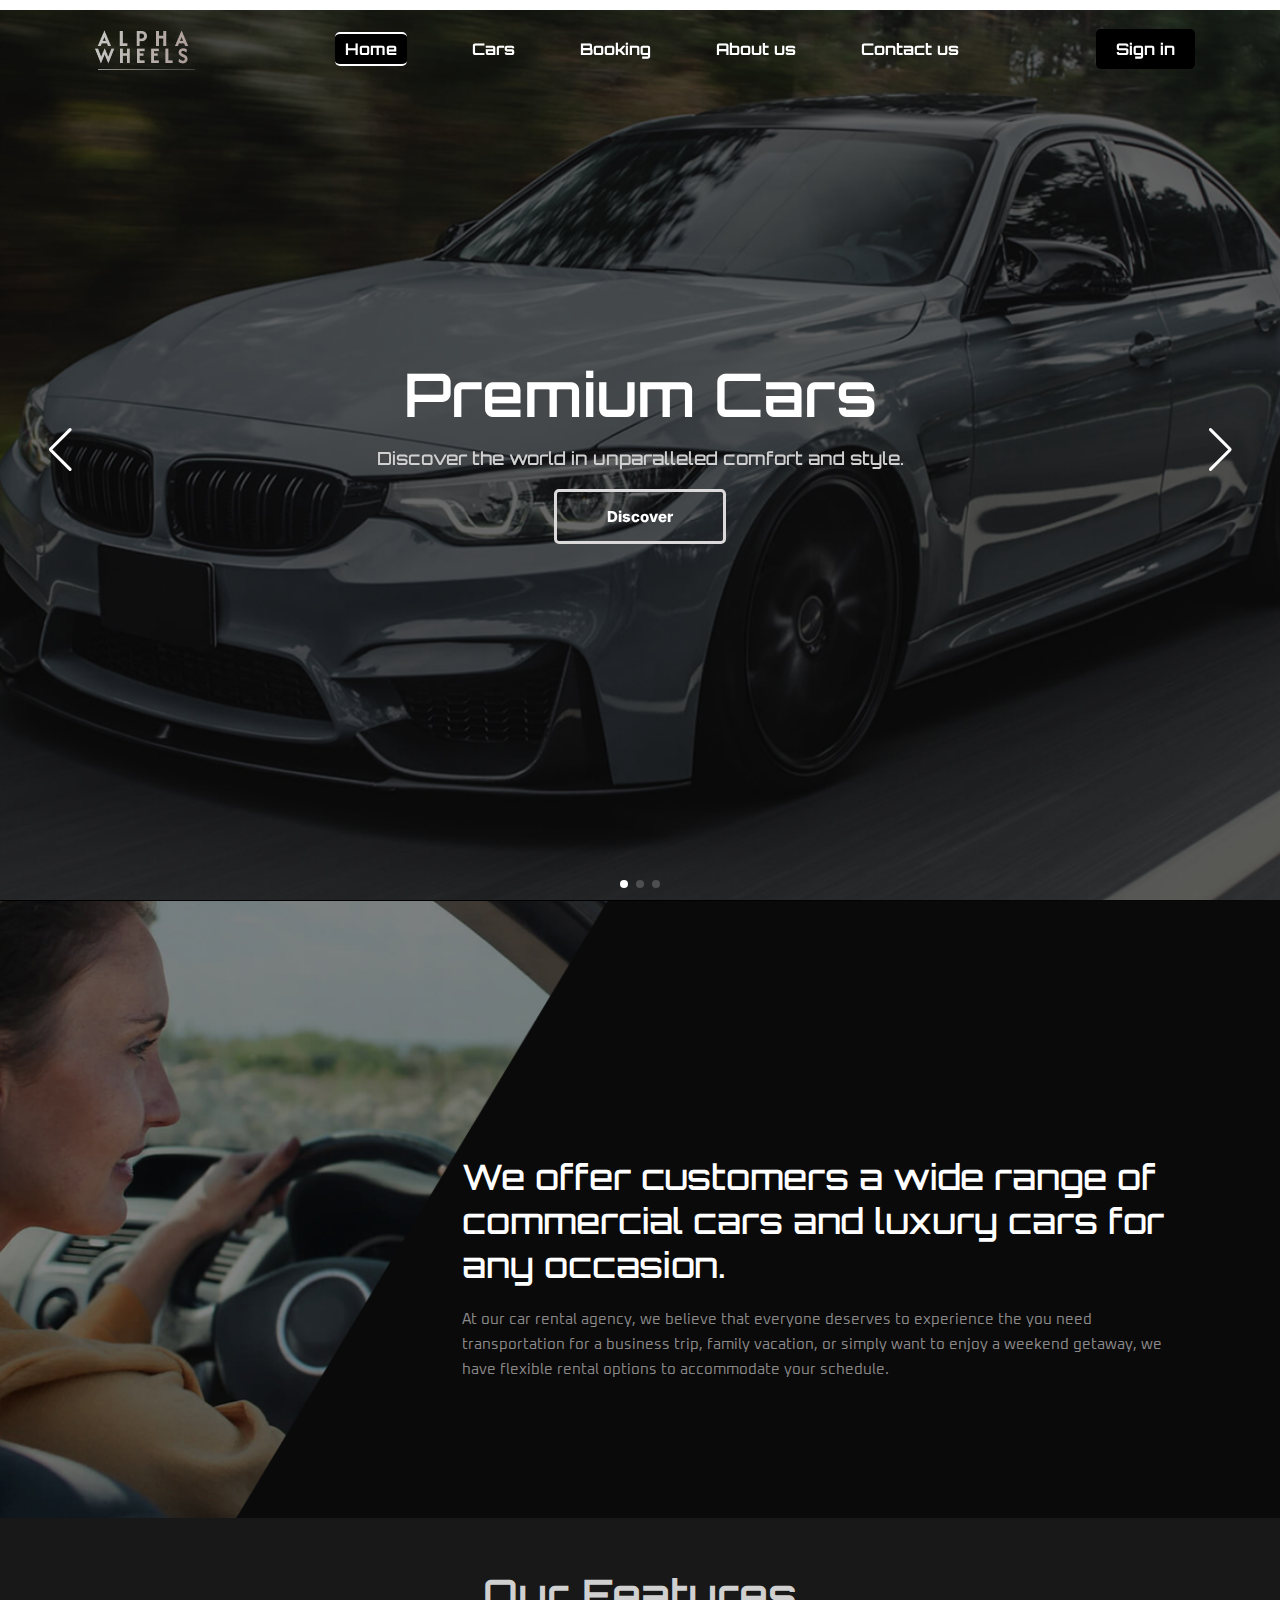
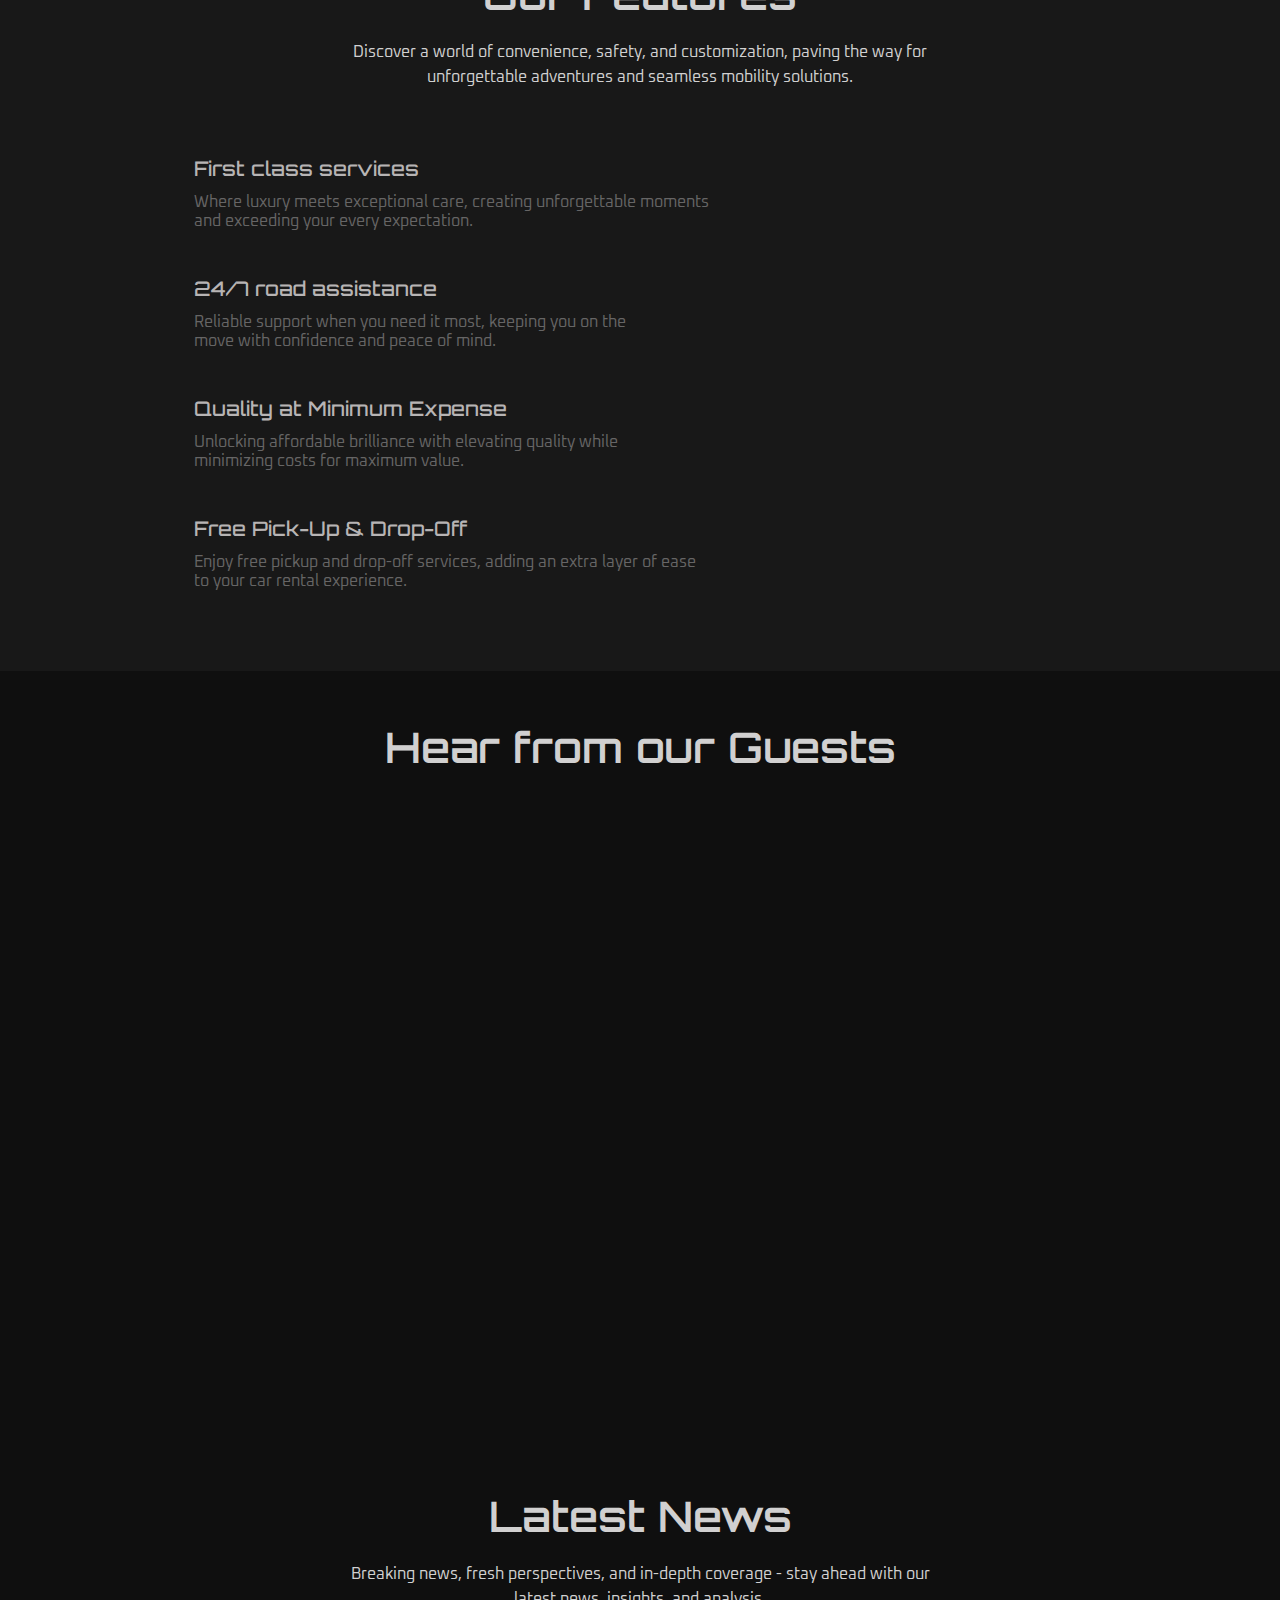
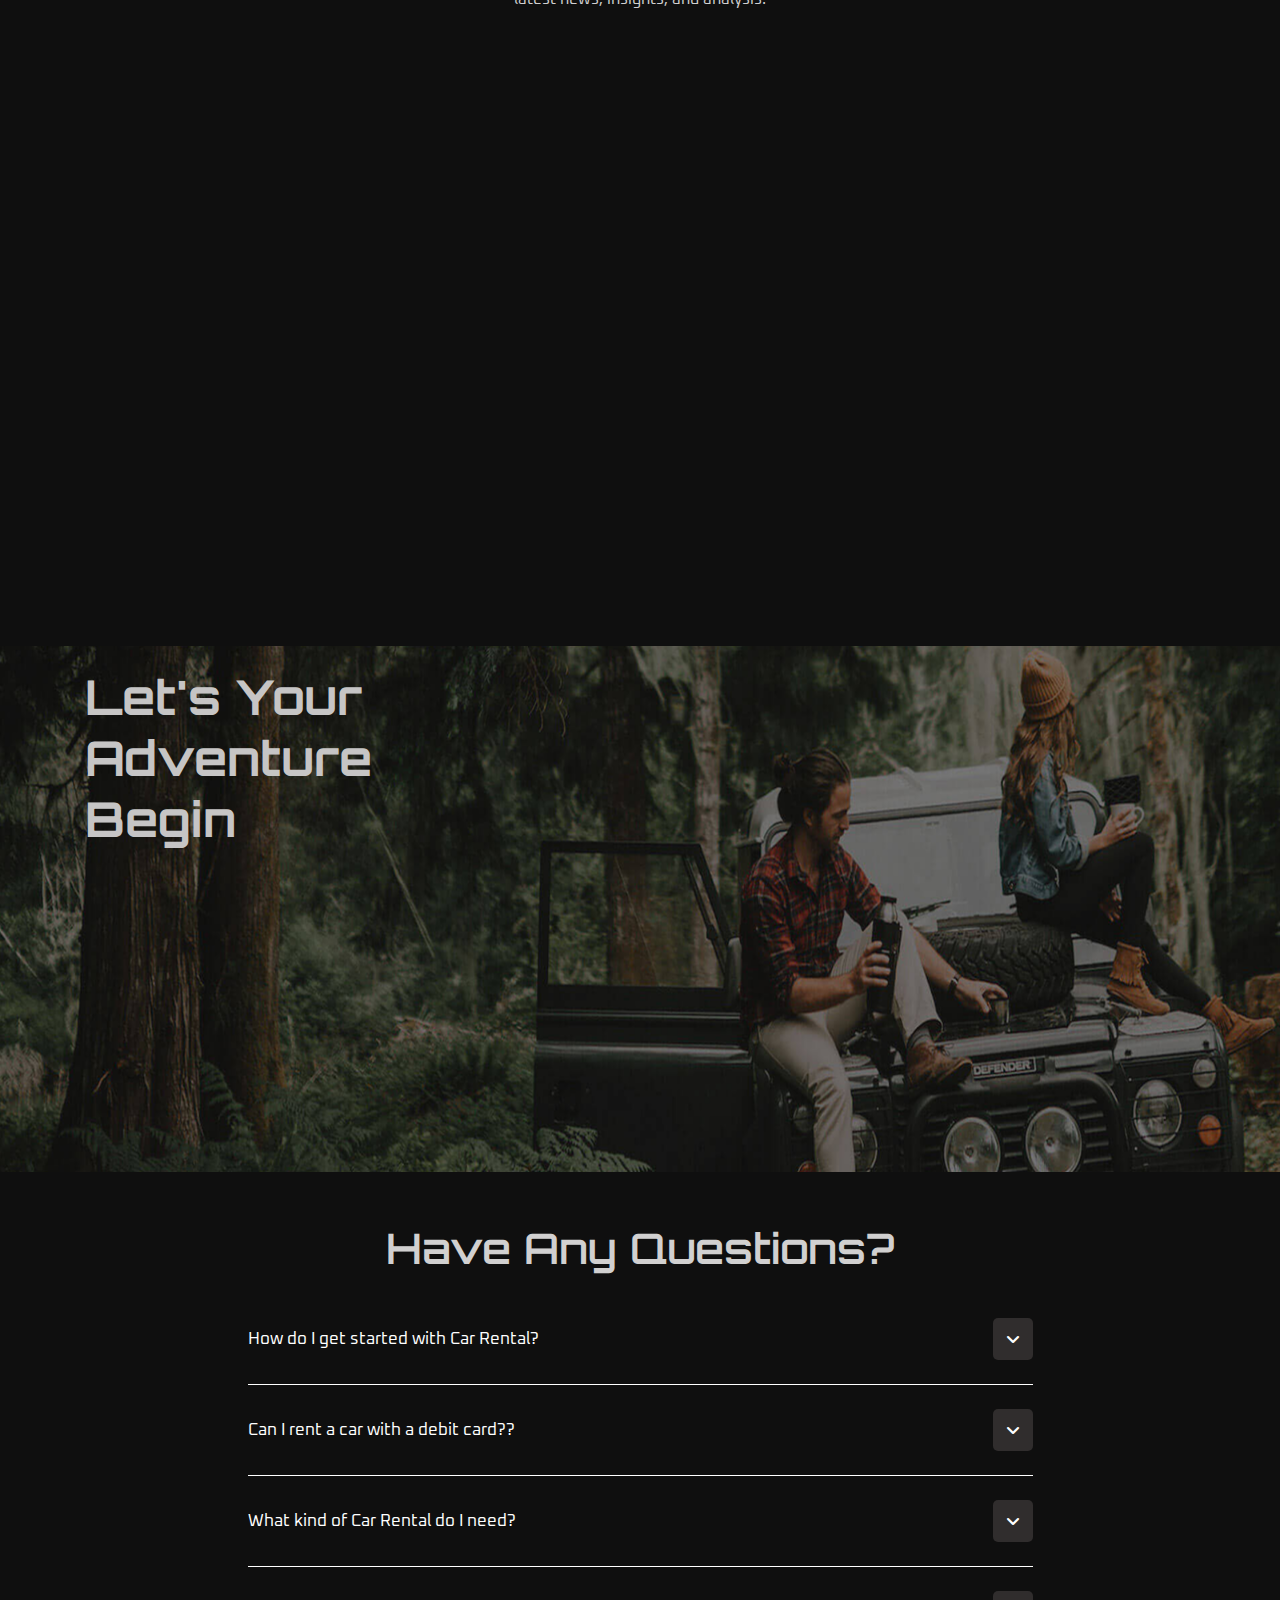
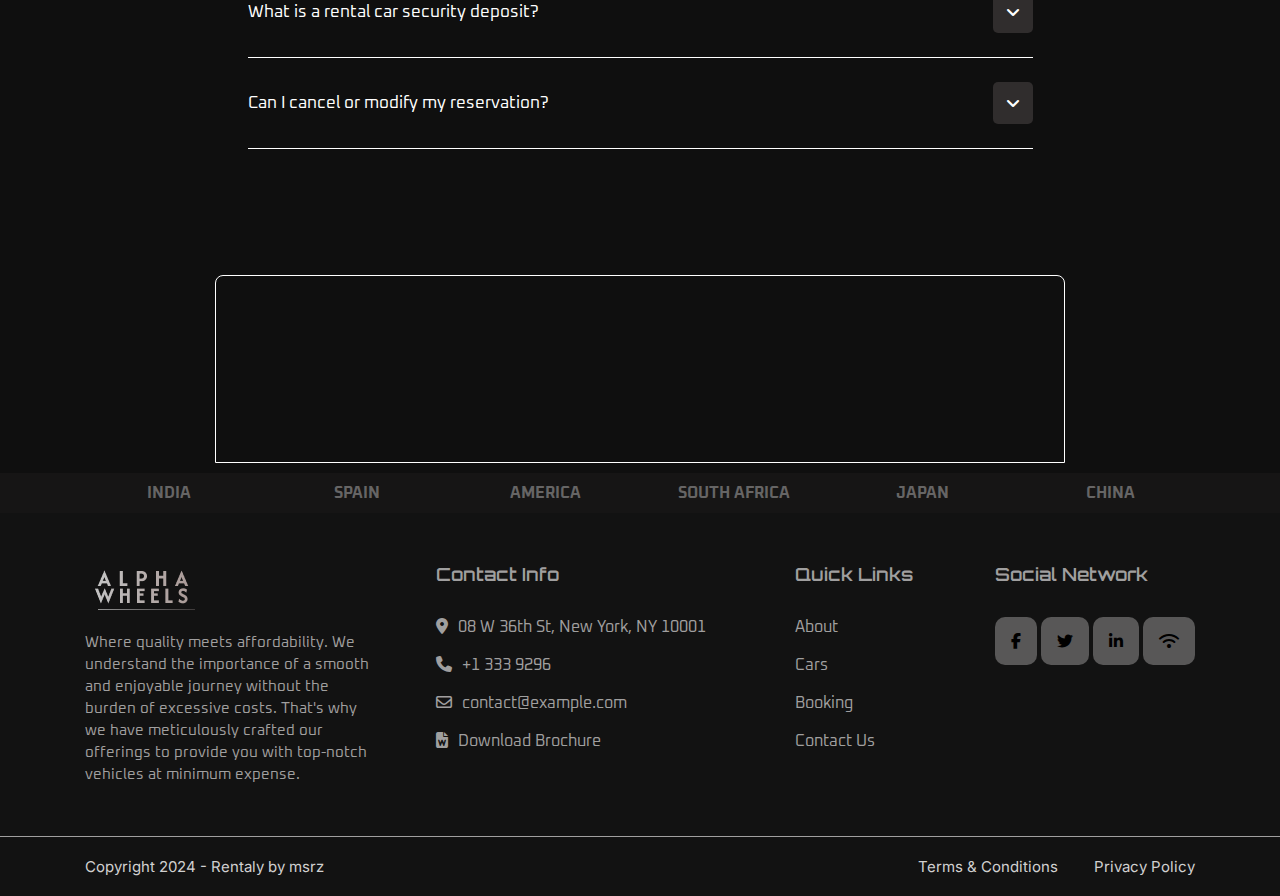
==== commit 3c26971d: "first commit -34" ====
--- a/index.html
+++ b/index.html
@@ -18,8 +18,8 @@
 <body>
     <!---------------------------------------------------start header-------------------------------->
     <header>
-        <!--------------------------------------------------- start navbar------------------------------->
-        <nav class="navbar">
+    <!--------------------------------------------------- start navbar------------------------------->
+    <nav class="navbar">
             <div class="container">
                 <div class="nav-all">
                     <div class="nav-logo">
@@ -29,27 +29,27 @@
                         <ul>
                             <li><a href="#Home" class="active">Home</a></li>
                             <li><a href="./car.html">Cars</a></li>
-                            <li><a href="#Booking">Booking</a></li>
+                            <li><a href="./booking.html">Booking</a></li>
                             <li><a href="./abt.html">About us</a></li>
-                            <li><a href="#Contact us">Contact us</a></li>
+                            <li><a href="./abt.html #client">Contact us</a></li>
                         </ul>
                     </div>
                     <div class="sign-in">
-                        <a href="btn">Sign in</a>
+                        <a href="./form.html">Sign in</a>
                     </div>
                 </div>
                 <div class="toggler" id="toggler">
                     <i  class="fa-solid fa-angle-down"></i>
                 </div>
             </div>
-        </nav>
-        <!------------------------------------------------------- end navbar---------------------------------->
+    </nav>
+    <!------------------------------------------------------- end navbar---------------------------------->
     </header>
     <!-----------------------------------end header------------------------------>
     <!------------------------------------------------start main-------------------------------->
     <main>
-        <!-------------------------------------------------start banner--------------------------->
-  <section class="banner" id="Home">
+    <!-------------------------------------------------start banner--------------------------->
+    <section class="banner" id="Home">
   <div class="swiper mySwiper">
     <div class="swiper-wrapper">
       <div class="swiper-slide">
@@ -91,136 +91,10 @@
     <div class="swiper-button-prev"></div>
     <div class="swiper-pagination"></div>
   </div>
-        </section>
-        <!----------------------------------------end banner---------------------------------------------------->
-        <!-------------------------------------------------start our vehicle-------------------------------------->
-        <!-- <section class="our-vehicle section-padding" id="Cars">
-            <div class="container">
-                <div class="row">
-                    <div class="heading">
-                        <h2>Our Vehicle Fleet</h2>
-                        <p>Driving your dreams to reality with an exquisite fleet of versatile vehicles for
-                            unforgettable journeys.</p>
-                    </div>
-                            <div class="vehicle-layout">
-                                <div class="card">
-                                    <figure>
-                                        <img src="./img/v-card-1.png" alt="">
-                                    </figure>
-                                    <div class="card-content">
-                                        <div class="top">
-                                            <p>BMW M2</p>
-                                            <a href="bt"><i class="fa-solid fa-heart"></i>36</a>
-                                        </div>
-                                        <div class="middle">
-                                            <a href="bt">
-                                                <figure>
-                                                    <img src="./img/card-icon-1.png" alt="#">
-                                                </figure>5</a>
-                                            <a href="bt">
-                                                <figure>
-                                                    <img src="./img/card-icon-2.png" alt="#">
-                                                </figure>2</a>
-                                            <a href="bt">
-                                                <figure>
-                                                    <img src="./img/card-icon-3.png" alt="#">
-                                                </figure>4</a>
-                                            <a href="bt">
-                                                <figure>
-                                                    <img src="./img/card-icon-4.png" alt="#">
-                                                </figure>Sedan</a>
-                                        </div>
-                                        <div class="bottom">
-                                            <p>Daily rate from</p>
-                                            <div class="rent">
-                                                <p>$244</p>
-                                                <a href="bt">Rent Now</a>
-                                            </div>
-                                        </div>
-                                    </div>
-                                </div>
-        
-                                <div class="card">
-                                    <figure>
-                                        <img src="./img/v-card-2.png" alt="">
-                                    </figure>
-                                    <div class="card-content">
-                                        <div class="top">
-                                            <p>Ford Raptor</p>
-                                            <a href="bt"><i class="fa-solid fa-heart"></i>59</a>
-                                        </div>
-                                        <div class="middle">
-                                            <a href="bt">
-                                                <figure>
-                                                    <img src="./img/card-icon-1.png" alt="#">
-                                                </figure>5</a>
-                                            <a href="bt">
-                                                <figure>
-                                                    <img src="./img/card-icon-2.png" alt="#">
-                                                </figure>2</a>
-                                            <a href="bt">
-                                                <figure>
-                                                    <img src="./img/card-icon-3.png" alt="#">
-                                                </figure>4</a>
-                                            <a href="bt">
-                                                <figure>
-                                                    <img src="./img/card-icon-4.png" alt="#">
-                                                </figure>Sedan</a>
-                                        </div>
-                                            <div class="bottom">
-                                                <p>Daily rate from</p>
-                                                <div class="rent">
-                                                    <p>$147</p>
-                                                    <a href="bt">Rent Now</a>
-                                                </div>
-                                            </div>
-                                    </div>
-                                </div>
-        
-        
-                                <div class="card">
-                                    <figure>
-                                        <img src="./img/v-card-3.png" alt="#">
-                                    </figure>
-                                    <div class="card-content">
-                                        <div class="top">
-                                            <p>Mini Cooper</p>
-                                            <a href="bt"><i class="fa-solid fa-heart"></i>18</a>
-                                        </div>
-                                        <div class="middle">
-                                            <a href="bt">
-                                                <figure>
-                                                    <img src="./img/card-icon-1.png" alt="#">
-                                                </figure>5</a>
-                                            <a href="bt">
-                                                <figure>
-                                                    <img src="./img/card-icon-2.png" alt="#">
-                                                </figure>2</a>
-                                            <a href="bt">
-                                                <figure>
-                                                    <img src="./img/card-icon-3.png" alt="#">
-                                                </figure>4</a>
-                                            <a href="bt">
-                                                <figure>
-                                                    <img src="./img/card-icon-4.png" alt="#">
-                                                </figure>Sedan</a>
-                                        </div>
-                                            <div class="bottom">
-                                                <p>Daily rate from</p>
-                                                <div class="rent">
-                                                    <p>$236</p>
-                                                    <a href="bt">Rent Now</a>
-                                                </div>
-                                            </div>
-                                    </div>
-                                </div>
-                            </div>
-                          </div>
-                </div>
-        </section> -->
-        <!---------------------------------------------------end our vehicle------------------------------------------>
-        <!------------------------------------------------start counting---------------------------->
-        <section class="counting" id="About us">
+    </section>
+    <!----------------------------------------end banner---------------------------------------------------->
+    <!------------------------------------------------start counting---------------------------->
+    <section class="counting" id="About us">
             <div class="container">
                 <div class="row">
                     <div class="counting-all">
@@ -232,25 +106,25 @@
                     </div>
                 </div>
                 <div class="counting-layout">
-                    <div class="card">
+                    <div class="card" data-aos="flip-down" data-aos-duration="2000">
                         <figure>
                             <img src="./img/c-card-1.png" alt="#">
                         </figure>
                         <p>Completed Orders</p>
                     </div>
-                    <div class="card">
+                    <div class="card" data-aos="flip-down" data-aos-duration="3000">
                         <figure>
                             <img src="./img/c-card-2.png" alt="#">
                         </figure>
                         <p>Happy Customers</p>
                     </div>
-                    <div class="card">
+                    <div class="card" data-aos="flip-down" data-aos-duration="4000">
                         <figure>
                             <img src="./img/c-card-3.png" alt="#">
                         </figure>
                         <p>Vehicles Fleet</p>
                     </div>
-                    <div class="card">
+                    <div class="card" data-aos="flip-down" data-aos-duration="5000">
                         <figure>
                             <img src="./img/c-card-4.png" alt="#">
                         </figure>
@@ -259,10 +133,10 @@
 
                 </div>
             </div>
-        </section>
-        <!-----------------------------------------------end counting---------------------------------------->
-        <!------------------------------------------------------start our features------------------------------------------>
-        <section class="our-features section-padding" id="About us">
+    </section>
+    <!-----------------------------------------------end counting---------------------------------------->
+    <!------------------------------------------------------start our features------------------------------------------>
+    <section class="our-features section-padding" id="About us">
             <div class="container">
                 <div class="row">
                     <div class="heading">
@@ -322,9 +196,9 @@
                         </div>
                     </div>
             </div>
-        </section>
-            <!----------------------------------------------------------end our features--------------------------------->
-            <!------------------------------------------start guest---------------------------->
+    </section>
+    <!----------------------------------------------------------end our features--------------------------------->
+    <!------------------------------------------start guest---------------------------->
     <section class="guest section-padding">
         <div class="container">
             <div class="row">
@@ -583,7 +457,9 @@
             </div>
         </div>
     </section>
+    <!----------------------------------------------end city------------------------------------------------------>
     </main>
+    <!----------------------------------------start main------------------------------------------------>
      <!-----------------------------------------------start footer---------------------------------------------->
      <footer>
         <div class="top-footer section-padding" id="Contact us">
@@ -611,10 +487,10 @@
                     <div class="ftr-box">
                         <p>Quick Links</p>
                         <ul>
-                            <li><a href="#">About</a></li>
-                            <li><a href="#">Cars</a></li>
-                            <li><a href="#">Booking</a></li>
-                            <li><a href="#">Contact Us</a></li>
+                            <li><a href="#About us">About</a></li>
+                            <li><a href="./car.html">Cars</a></li>
+                            <li><a href="./booking.html">Booking</a></li>
+                            <li><a href="./abt.html #client">Contact Us</a></li>
                         </ul>
                     </div>
 
--- a/css/style.css
+++ b/css/style.css
@@ -90,6 +90,7 @@
     font-family: "Orbitron", serif;
     font-weight: bold;
     color: #fff;
+    position: relative;
 }
 .active{
     border-radius: 5px;
@@ -97,13 +98,16 @@
     border-top: 2px solid #FFFFFF;
     border-bottom: 2px solid #FFFFFF;
     padding: 5px 10px;
+    transform: translate(1.3);
 }
 .nav-all .nav-menu ul li a:hover{
     border-radius: 5px;
-    background-color: #000;
-    border-top: 2px solid #FFFFFF;
+    /* background-color: #000; */
+    /* border-top: 2px solid #FFFFFF; */
     border-bottom: 2px solid #FFFFFF;
-    padding: 5px 10px;
+    /* padding: 5px 0px; */
+    padding-bottom: 10px;
+    transition: all 0.5s ease;
 }
 .nav-all .sign-in a{
     font-size: 16px;
@@ -167,7 +171,8 @@
 }
 .row .ban-all a:hover{
     background-color: #000;
-    rotate:-5deg;
+    transition: all 1.5s ease;
+    transform: rotate(-360deg);
 }
 /*=========================================our vehicle================================*/
 .our-vehicle{
@@ -193,9 +198,10 @@
     height: 100%; */
     max-width: 363px;
     width: 100%;
+    /* margin-bottom: 20px; */
 }
 .vehicle-layout .card:hover{
-    rotate: -5deg;
+    /* rotate: -5deg; */
     box-shadow: 0px 0px 15px 0px rgb(157, 157, 157);
 }
 .vehicle-layout .card figure img{
@@ -322,11 +328,6 @@
     width: 100%;
     padding: 25px 50px;
     border-radius: 5px;
-}
-.counting-layout .card:hover{
-    rotate: 360deg;
-    transform: scaleZ(1.5);
-    transition: all 0.5s ease;
 }
 .counting-layout .card p{
     font-size: 16px;
@@ -1423,6 +1424,9 @@
 color: #c6c5c5;
 }
 /*======================================================question=============================================*/
+.question .container .row .heading h2{
+font-size: 30px;
+}
 .question-bottom{
 padding: 15px 28px 8px 28px;
 margin-top: 20px;
